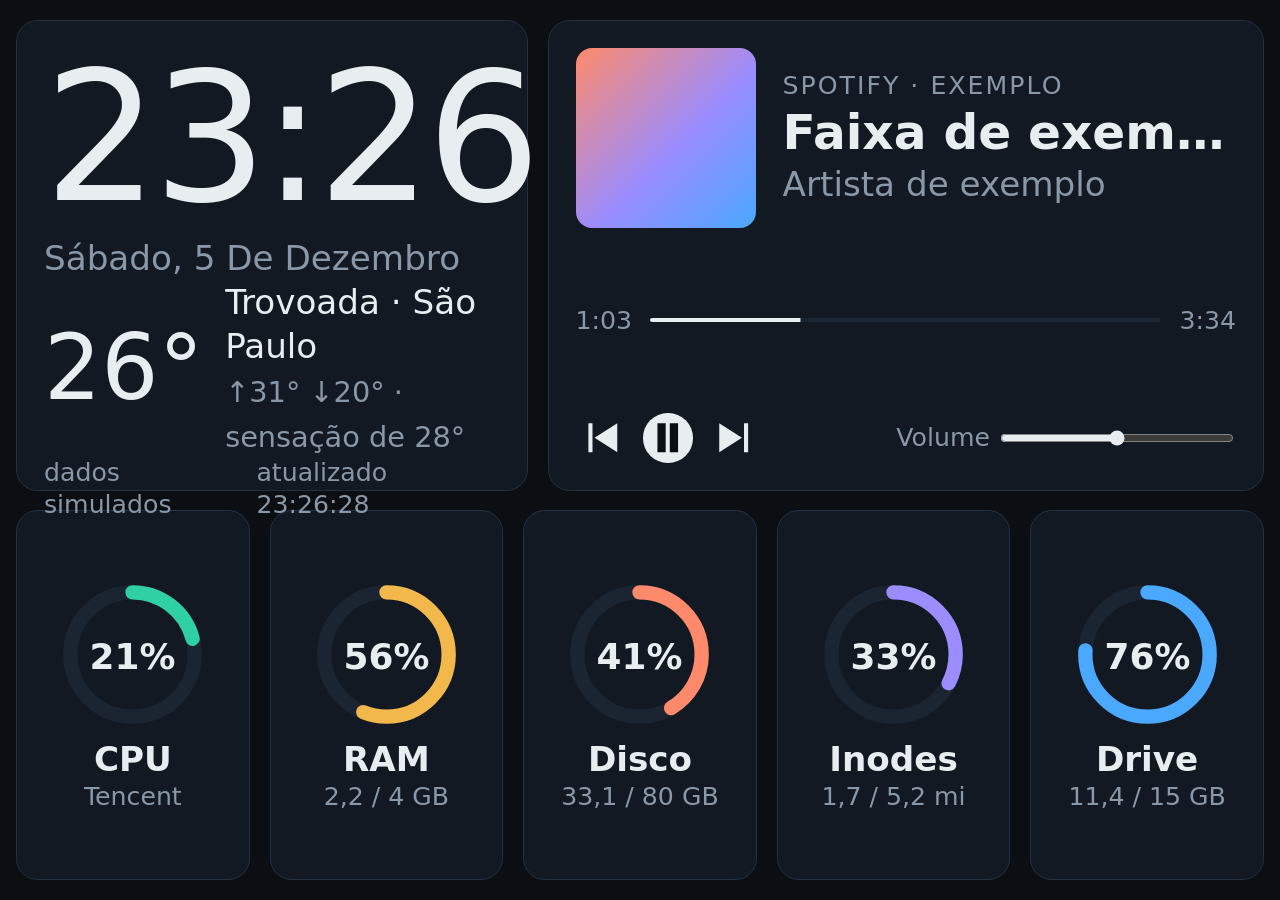
==== painel-teste/index.html @ a991f3ab "painel-teste: tela de teste do painel de mesa com dados simulados Página única sem dependências (rel" ====
<!doctype html><html lang="pt-BR"><meta charset="utf-8"><meta name="viewport" content="width=device-width,initial-scale=1,viewport-fit=cover"><style>:root{padding-block:env(safe-area-inset-top,0px) env(safe-area-inset-bottom,0px)}</style>
<title>Painel Uttopya</title>
<meta name="claude:viewport-fit-sides" content="cover">
<style>
/* Conceito: painel de mesa em paisagem (~800x360 CSS px). Linha de cima: agora + música.
   Linha de baixo: cinco anéis (CPU, RAM, Disco, Inodes, Drive). Tudo em unidades --k
   (1% da altura da tela) para escalar sem media queries. Sem blur, sem sombras grandes. */
:root{
  --bg:#0b0f14; --panel:#121922; --panel-2:#1a2531; --line:#233140;
  --fg:#e8edf2; --muted:#8997a7; --bad:#ff6b6b;
  --cpu:#2fd0a3; --ram:#f2b84b; --disk:#ff8a6b; --inode:#9b8cff; --drive:#4aa8ff;
  --k:1vh;
  color-scheme:dark;
}
*{box-sizing:border-box}
html,body{height:100%;margin:0}
body{
  background:var(--bg); color:var(--fg);
  font:400 calc(var(--k)*3.8)/1.25 system-ui,-apple-system,"Segoe UI",Roboto,sans-serif;
  font-variant-numeric:tabular-nums;
  overflow:hidden; -webkit-tap-highlight-color:transparent;
}
button{font:inherit;color:inherit}
.panel{
  height:100%; display:grid;
  grid-template-columns:5fr 7fr; grid-template-rows:56fr 44fr;
  gap:calc(var(--k)*2.2);
  padding-block:calc(var(--k)*2.2);
  padding-left:max(16px,env(safe-area-inset-left,0px));
  padding-right:max(16px,env(safe-area-inset-right,0px));
}
.card{
  min-width:0; min-height:0; position:relative;
  background:var(--panel); border:1px solid var(--line);
  border-radius:calc(var(--k)*2.4); padding:calc(var(--k)*3);
}

/* Agora */
.now{display:flex;flex-direction:column;justify-content:space-between}
.clock{
  all:unset; cursor:pointer; align-self:flex-start;
  font-size:calc(var(--k)*20); font-weight:300; line-height:1; letter-spacing:-.03em;
}
.clock:focus-visible{outline:2px solid var(--drive);outline-offset:4px;border-radius:6px}
.date{color:var(--muted);text-transform:capitalize;margin-top:calc(var(--k)*1)}
.wx{display:flex;align-items:center;gap:calc(var(--k)*2.4)}
.temp{font-size:calc(var(--k)*10);font-weight:300;line-height:1}
.wxd{line-height:1.3}
.wxd small{color:var(--muted);font-size:max(11px,calc(var(--k)*3.2))}
.meta{display:flex;justify-content:space-between;gap:8px;color:var(--muted);font-size:max(10px,calc(var(--k)*2.8))}
.hud{
  position:absolute; right:calc(var(--k)*2.4); top:calc(var(--k)*2.4);
  background:var(--panel-2); border:1px solid var(--line); border-radius:8px;
  padding:4px 8px; font:500 max(10px,calc(var(--k)*2.8))/1.3 ui-monospace,Menlo,monospace;
}

/* Música */
.music{display:flex;flex-direction:column;justify-content:space-between}
.track{display:flex;gap:calc(var(--k)*3);align-items:center;min-width:0}
.cover{
  flex:none; width:calc(var(--k)*20); height:calc(var(--k)*20); border-radius:calc(var(--k)*1.8);
  background:linear-gradient(135deg,#ff8a6b,#9b8cff 55%,#4aa8ff);
}
.tinfo{min-width:0}
.tsrc{color:var(--muted);font-size:max(10px,calc(var(--k)*2.8));letter-spacing:.08em;text-transform:uppercase}
.ttitle{font-size:calc(var(--k)*5.4);font-weight:650;white-space:nowrap;overflow:hidden;text-overflow:ellipsis}
.tartist{color:var(--muted);white-space:nowrap;overflow:hidden;text-overflow:ellipsis}
.bar{display:flex;align-items:center;gap:calc(var(--k)*2);color:var(--muted);font-size:max(10px,calc(var(--k)*2.8))}
.rail{flex:1;height:4px;border-radius:2px;background:var(--panel-2);overflow:hidden}
.fill{height:100%;width:100%;background:var(--fg);transform-origin:left center;transform:scaleX(0)}
.ctl{display:flex;align-items:center;justify-content:space-between;gap:calc(var(--k)*2)}
.btns{display:flex;align-items:center;gap:calc(var(--k)*2)}
.btn{
  all:unset; cursor:pointer; display:grid; place-items:center;
  min-width:44px; min-height:44px; border-radius:50%;
}
.btn:active{background:var(--panel-2)}
.btn:focus-visible{outline:2px solid var(--drive)}
.btn svg{width:calc(var(--k)*5.5);height:calc(var(--k)*5.5);min-width:18px;min-height:18px;fill:currentColor}
.btn.play{background:var(--fg);color:var(--bg)}
.btn.play:active{background:var(--muted)}
.vol{display:flex;align-items:center;gap:8px;color:var(--muted);font-size:max(10px,calc(var(--k)*2.8))}
.vol input{width:calc(var(--k)*26);accent-color:var(--fg)}

/* Anéis */
.rings{grid-column:1/-1;display:grid;grid-template-columns:repeat(5,1fr);gap:calc(var(--k)*2.2);min-height:0}
.ring{
  min-width:0; min-height:0; display:flex;flex-direction:column;align-items:center;justify-content:center;
  background:var(--panel); border:1px solid var(--line); border-radius:calc(var(--k)*2.4);
  padding:calc(var(--k)*1.6);
}
.ring svg{height:calc(var(--k)*17);width:auto;max-width:100%}
.ring .trk{fill:none;stroke:var(--panel-2);stroke-width:6}
.ring .val{
  fill:none;stroke:var(--c);stroke-width:6;stroke-linecap:round;
  transform:rotate(-90deg);transform-origin:32px 32px;
  transition:stroke-dashoffset .6s ease,stroke .3s;
}
.ring.hot .val{stroke:var(--bad)}
.ring text{fill:var(--fg);font:600 15px system-ui,sans-serif}
.rn{font-weight:600;margin-top:calc(var(--k)*.8)}
.rd{color:var(--muted);font-size:max(10px,calc(var(--k)*2.8));white-space:nowrap;overflow:hidden;text-overflow:ellipsis;max-width:100%}

@media (orientation:portrait){
  :root{--k:.62vw}
  html,body{height:auto}
  body{overflow-x:hidden;overflow-y:auto}
  .panel{height:auto;grid-template-columns:1fr;grid-template-rows:none}
  .now{gap:calc(var(--k)*4)}
  .rings{grid-template-columns:repeat(2,1fr)}
  .ring{padding-block:calc(var(--k)*3)}
  .ring:last-child{grid-column:1/-1}
}
@media (prefers-reduced-motion:reduce){*{transition:none!important}}
</style>

<main class="panel">
  <section class="card now">
    <div>
      <button id="clock" class="clock" type="button" aria-label="Mostrar ou ocultar medidores de teste">--:--</button>
      <div id="date" class="date"></div>
    </div>
    <div class="wx">
      <span class="temp">26°</span>
      <span class="wxd">Trovoada · São Paulo<br><small>↑31° ↓20° · sensação de 28°</small></span>
    </div>
    <div class="meta"><span>dados simulados</span><span id="stale">–</span></div>
    <div id="hud" class="hud" hidden></div>
  </section>

  <section class="card music" aria-label="Música">
    <div class="track">
      <div class="cover" aria-hidden="true"></div>
      <div class="tinfo">
        <div class="tsrc">Spotify · exemplo</div>
        <div id="ttitle" class="ttitle">–</div>
        <div id="tartist" class="tartist">–</div>
      </div>
    </div>
    <div class="bar"><span id="tpos">0:00</span><div class="rail"><div id="fill" class="fill"></div></div><span id="tdur">0:00</span></div>
    <div class="ctl">
      <div class="btns">
        <button id="prev" class="btn" type="button" aria-label="Faixa anterior"><svg viewBox="0 0 24 24"><path d="M6 5h2v14H6zM20 5v14L9 12z"/></svg></button>
        <button id="play" class="btn play" type="button" aria-label="Pausar"><svg viewBox="0 0 24 24"><path id="playicon" d="M7 5h4v14H7zM13 5h4v14h-4z"/></svg></button>
        <button id="next" class="btn" type="button" aria-label="Próxima faixa"><svg viewBox="0 0 24 24"><path d="M16 5h2v14h-2zM4 5l11 7L4 19z"/></svg></button>
      </div>
      <label class="vol">Volume <input id="vol" type="range" min="0" max="100" value="50"></label>
    </div>
  </section>

  <section id="rings" class="rings" aria-label="Recursos do servidor e do Drive"></section>
</main>

<script>
(function(){
'use strict';
/* Contrato do futuro GET /api/state (JSON). Este arquivo não contém nenhum token:
   quando o backend existir, só fetchState() muda. */
var REFRESH_MS = 5000;            /* no painel real: 30000 */
var C = 2*Math.PI*26;
var $ = function(s){ return document.querySelector(s); };
var nf = new Intl.NumberFormat('pt-BR',{maximumFractionDigits:1});

var RINGS = [
  {k:'cpu',    name:'CPU',    color:'var(--cpu)'},
  {k:'ram',    name:'RAM',    color:'var(--ram)'},
  {k:'disk',   name:'Disco',  color:'var(--disk)'},
  {k:'inodes', name:'Inodes', color:'var(--inode)'},
  {k:'drive',  name:'Drive',  color:'var(--drive)'}
];
$('#rings').innerHTML = RINGS.map(function(r){
  return '<div class="ring" id="ring-'+r.k+'" style="--c:'+r.color+'">'+
    '<svg viewBox="0 0 64 64" aria-hidden="true"><circle class="trk" cx="32" cy="32" r="26"/>'+
    '<circle class="val" cx="32" cy="32" r="26" stroke-dasharray="'+C.toFixed(2)+'" stroke-dashoffset="'+C.toFixed(2)+'"/>'+
    '<text x="32" y="33" text-anchor="middle" dominant-baseline="central">–</text></svg>'+
    '<div class="rn">'+r.name+'</div><div class="rd">–</div></div>';
}).join('');

/* ---- dados simulados ---- */
var sim = {cpu:23, ram:2.3, disk:33, inodes:1.7, drive:11.4};
var TOTAL = {ram:4, disk:80, inodes:5.2, drive:15};
function drift(v,min,max,step){ return Math.min(max,Math.max(min,v+(Math.random()-.5)*step)); }
function fetchState(){
  sim.cpu = drift(sim.cpu,4,96,22);
  sim.ram = drift(sim.ram,1.2,3.8,.4);
  sim.disk = drift(sim.disk,30,36,.3);
  sim.inodes = drift(sim.inodes,1.5,2,.02);
  sim.drive = drift(sim.drive,11,12,.02);
  return Promise.resolve({
    at: Date.now(),
    tencent:{
      cpuPct: sim.cpu,
      ram:{used:sim.ram,total:TOTAL.ram},
      disk:{used:sim.disk,total:TOTAL.disk},
      inodes:{used:sim.inodes,total:TOTAL.inodes}
    },
    drive:{used:sim.drive,total:TOTAL.drive}
  });
}

function setRing(k,pct,detail){
  var el = $('#ring-'+k), p = Math.max(0,Math.min(100,pct));
  el.querySelector('.val').style.strokeDashoffset = (C*(1-p/100)).toFixed(2);
  el.classList.toggle('hot', p>=85);
  el.querySelector('text').textContent = Math.round(p)+'%';
  el.querySelector('.rd').textContent = detail;
}
function pct(o){ return o.used/o.total*100; }
function render(s){
  var t = s.tencent;
  setRing('cpu', t.cpuPct, 'Tencent');
  setRing('ram', pct(t.ram), nf.format(t.ram.used)+' / '+nf.format(t.ram.total)+' GB');
  setRing('disk', pct(t.disk), nf.format(t.disk.used)+' / '+nf.format(t.disk.total)+' GB');
  setRing('inodes', pct(t.inodes), nf.format(t.inodes.used)+' / '+nf.format(t.inodes.total)+' mi');
  setRing('drive', pct(s.drive), nf.format(s.drive.used)+' / '+nf.format(s.drive.total)+' GB');
  $('#stale').textContent = 'atualizado '+new Date(s.at).toLocaleTimeString('pt-BR');
}
function refresh(){
  if(document.hidden) return;
  fetchState().then(render).catch(function(){ $('#stale').textContent = 'sem conexão'; });
}

/* ---- relógio e música (simulada) ---- */
var TRACKS = [
  {t:'Faixa de exemplo',a:'Artista de exemplo',d:214},
  {t:'Segunda faixa',a:'Outro artista',d:187},
  {t:'Terceira faixa',a:'Artista três',d:243}
];
var ti = 0, pos = 62, playing = true, last = performance.now(), lastMin = -1;
function fmt(s){ s = Math.floor(s); return Math.floor(s/60)+':'+String(s%60).padStart(2,'0'); }
function renderTrack(){
  var tr = TRACKS[ti];
  $('#ttitle').textContent = tr.t; $('#tartist').textContent = tr.a; $('#tdur').textContent = fmt(tr.d);
}
function renderPlay(){
  $('#playicon').setAttribute('d', playing ? 'M7 5h4v14H7zM13 5h4v14h-4z' : 'M8 5v14l11-7z');
  $('#play').setAttribute('aria-label', playing ? 'Pausar' : 'Tocar');
}
function tick(){
  if(document.hidden) return;
  var now = performance.now();
  if(playing){
    pos += (now-last)/1000;
    if(pos >= TRACKS[ti].d){ ti = (ti+1)%TRACKS.length; pos = 0; renderTrack(); }
  }
  last = now;
  $('#fill').style.transform = 'scaleX('+(pos/TRACKS[ti].d).toFixed(4)+')';
  $('#tpos').textContent = fmt(pos);
  var d = new Date(), m = d.getMinutes();
  if(m !== lastMin){
    lastMin = m;
    $('#clock').textContent = String(d.getHours()).padStart(2,'0')+':'+String(m).padStart(2,'0');
    $('#date').textContent = d.toLocaleDateString('pt-BR',{weekday:'long',day:'numeric',month:'long'});
  }
}
$('#play').addEventListener('click',function(){ playing = !playing; last = performance.now(); renderPlay(); });
$('#next').addEventListener('click',function(){ ti = (ti+1)%TRACKS.length; pos = 0; renderTrack(); });
$('#prev').addEventListener('click',function(){ ti = (ti+TRACKS.length-1)%TRACKS.length; pos = 0; renderTrack(); });

/* ---- medidores de teste (toque no relógio) ---- */
var hud = $('#hud'), hudOn = false, raf = 0, frames = 0, t0 = 0;
function loop(t){
  frames++;
  if(t-t0 >= 1000){
    var mem = performance.memory ? Math.round(performance.memory.usedJSHeapSize/1048576)+' MB heap' : 'heap n/d';
    hud.textContent = Math.round(frames*1000/(t-t0))+' fps · '+mem+' · '+document.getElementsByTagName('*').length+' nós';
    frames = 0; t0 = t;
  }
  raf = requestAnimationFrame(loop);
}
$('#clock').addEventListener('click',function(){
  hudOn = !hudOn; hud.hidden = !hudOn;
  if(hudOn){ frames = 0; t0 = performance.now(); raf = requestAnimationFrame(loop); }
  else cancelAnimationFrame(raf);
});

/* ---- tela sempre acesa (se o navegador permitir) ---- */
var wl = null;
function keepAwake(){
  try{
    if('wakeLock' in navigator && !document.hidden){
      navigator.wakeLock.request('screen').then(function(l){ wl = l; l.addEventListener('release',function(){ wl = null; }); }).catch(function(){});
    }
  }catch(e){}
}
document.addEventListener('visibilitychange',function(){
  if(!document.hidden){ last = performance.now(); keepAwake(); refresh(); tick(); }
});
addEventListener('pointerdown',keepAwake,{once:true});

renderTrack(); renderPlay(); keepAwake(); refresh(); tick();
setInterval(refresh, REFRESH_MS);
setInterval(tick, 1000);
})();
</script>
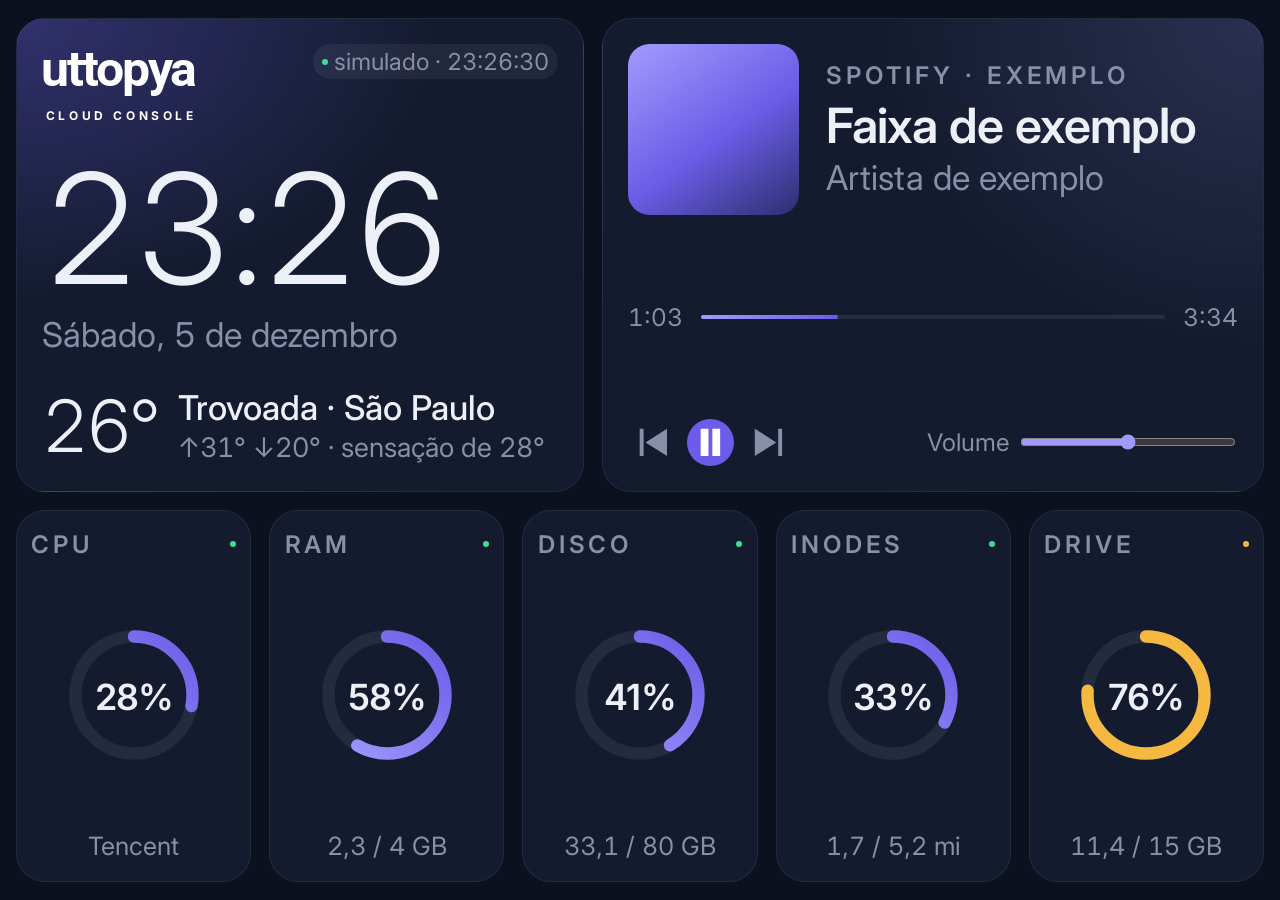
==== commit 45c86017: "painel-teste: visual do Uttopya Cloud Console Navy e roxo do Console, Inter, logotipo em texto (comp" ====
--- a/painel-teste/index.html
+++ b/painel-teste/index.html
@@ -1,104 +1,138 @@
 <!doctype html><html lang="pt-BR"><meta charset="utf-8"><meta name="viewport" content="width=device-width,initial-scale=1,viewport-fit=cover"><style>:root{padding-block:env(safe-area-inset-top,0px) env(safe-area-inset-bottom,0px)}</style>
 <title>Painel Uttopya</title>
 <meta name="claude:viewport-fit-sides" content="cover">
+<link rel="stylesheet" href="https://fonts.googleapis.com/css2?family=Inter:wght@300..700&family=Roboto:wght@700&display=swap">
 <style>
-/* Conceito: painel de mesa em paisagem (~800x360 CSS px). Linha de cima: agora + música.
-   Linha de baixo: cinco anéis (CPU, RAM, Disco, Inodes, Drive). Tudo em unidades --k
-   (1% da altura da tela) para escalar sem media queries. Sem blur, sem sombras grandes. */
+/* Conceito: painel de mesa do Uttopya Cloud Console, em paisagem (~800x360 CSS px).
+   Linha de cima: relógio (com o logotipo) + música. Linha de baixo: cinco anéis.
+   Tokens vêm do style.css/brand.css do Console (roxo, navy, Inter, wordmark em texto).
+   Tudo em unidades --k (1% da altura da tela). Sem blur, sem sombras grandes. */
 :root{
-  --bg:#0b0f14; --panel:#121922; --panel-2:#1a2531; --line:#233140;
-  --fg:#e8edf2; --muted:#8997a7; --bad:#ff6b6b;
-  --cpu:#2fd0a3; --ram:#f2b84b; --disk:#ff8a6b; --inode:#9b8cff; --drive:#4aa8ff;
+  --bg:#0c1120; --card:#141b2f; --card-2:#1b2440; --line:rgba(255,255,255,.07);
+  --ink:#eef0f8; --muted:#8790a9;
+  --purple:#6c5ce7; --lilac:#a29bfe;
+  --good:#3ddc97; --warn:#f5b942; --bad:#ff5d6c;
   --k:1vh;
   color-scheme:dark;
 }
 *{box-sizing:border-box}
 html,body{height:100%;margin:0}
 body{
-  background:var(--bg); color:var(--fg);
-  font:400 calc(var(--k)*3.8)/1.25 system-ui,-apple-system,"Segoe UI",Roboto,sans-serif;
-  font-variant-numeric:tabular-nums;
+  background:var(--bg); color:var(--ink);
+  font:400 calc(var(--k)*3.8)/1.25 Inter,system-ui,-apple-system,"Segoe UI",Roboto,sans-serif;
+  font-variant-numeric:tabular-nums; -webkit-font-smoothing:antialiased;
   overflow:hidden; -webkit-tap-highlight-color:transparent;
 }
 button{font:inherit;color:inherit}
 .panel{
   height:100%; display:grid;
-  grid-template-columns:5fr 7fr; grid-template-rows:56fr 44fr;
-  gap:calc(var(--k)*2.2);
-  padding-block:calc(var(--k)*2.2);
+  grid-template-columns:6fr 7fr; grid-template-rows:56fr 44fr;
+  gap:calc(var(--k)*2);
+  padding-block:calc(var(--k)*2);
   padding-left:max(16px,env(safe-area-inset-left,0px));
   padding-right:max(16px,env(safe-area-inset-right,0px));
 }
 .card{
-  min-width:0; min-height:0; position:relative;
-  background:var(--panel); border:1px solid var(--line);
-  border-radius:calc(var(--k)*2.4); padding:calc(var(--k)*3);
+  min-width:0; min-height:0; position:relative; overflow:hidden;
+  background:var(--card); border:1px solid var(--line);
+  border-radius:calc(var(--k)*3.2); padding:calc(var(--k)*2.8);
+}
+.eyebrow{
+  font-size:max(10px,calc(var(--k)*2.7)); font-weight:600;
+  letter-spacing:.16em; text-transform:uppercase; color:var(--muted);
+}
+
+/* Logotipo em texto, composição do brand.css do Console */
+.brand-copy{
+  --wordmark-size:calc(var(--k)*5.6);
+  display:inline-flex; flex-direction:column; align-items:center; justify-content:center;
+  gap:calc(var(--wordmark-size)*.285714); font-size:var(--wordmark-size); line-height:1; color:#fff;
+}
+.brand-copy>strong{
+  display:block; font:700 1em/1 Roboto,Arial,sans-serif;
+  letter-spacing:-.042857em; text-indent:-.042857em; white-space:nowrap;
+}
+.brand-copy>small{
+  display:block; font-size:.238095em; font-weight:700; line-height:1.2;
+  letter-spacing:.3em; text-indent:.3em; white-space:nowrap;
 }
 
 /* Agora */
-.now{display:flex;flex-direction:column;justify-content:space-between}
+.now{
+  display:flex; flex-direction:column; justify-content:space-between;
+  background:radial-gradient(120% 95% at 0% 0%,rgba(108,92,231,.34),transparent 62%),var(--card);
+}
+.hd{display:flex;justify-content:space-between;align-items:flex-start;gap:8px}
+.chip{
+  display:inline-flex;align-items:center;gap:6px;white-space:nowrap;
+  padding:3px 9px;border-radius:99px;background:rgba(255,255,255,.06);
+  color:var(--muted);font-size:max(10px,calc(var(--k)*2.6));
+}
+.chip .dot{background:var(--good)}
 .clock{
-  all:unset; cursor:pointer; align-self:flex-start;
-  font-size:calc(var(--k)*20); font-weight:300; line-height:1; letter-spacing:-.03em;
-}
-.clock:focus-visible{outline:2px solid var(--drive);outline-offset:4px;border-radius:6px}
-.date{color:var(--muted);text-transform:capitalize;margin-top:calc(var(--k)*1)}
-.wx{display:flex;align-items:center;gap:calc(var(--k)*2.4)}
-.temp{font-size:calc(var(--k)*10);font-weight:300;line-height:1}
-.wxd{line-height:1.3}
-.wxd small{color:var(--muted);font-size:max(11px,calc(var(--k)*3.2))}
-.meta{display:flex;justify-content:space-between;gap:8px;color:var(--muted);font-size:max(10px,calc(var(--k)*2.8))}
+  all:unset; cursor:pointer; display:block;
+  font-size:calc(var(--k)*17); font-weight:300; line-height:1; letter-spacing:-.045em;
+}
+.clock:focus-visible{outline:2px solid var(--lilac);outline-offset:4px;border-radius:6px}
+.date{color:var(--muted);margin-top:calc(var(--k)*1)}
+.wx{display:flex;align-items:center;gap:calc(var(--k)*2.2)}
+.temp{font-size:calc(var(--k)*8);font-weight:300;line-height:1;letter-spacing:-.03em}
+.wxd{line-height:1.3;font-weight:500}
+.wxd small{display:block;color:var(--muted);font-weight:400;font-size:max(11px,calc(var(--k)*3))}
 .hud{
-  position:absolute; right:calc(var(--k)*2.4); top:calc(var(--k)*2.4);
-  background:var(--panel-2); border:1px solid var(--line); border-radius:8px;
-  padding:4px 8px; font:500 max(10px,calc(var(--k)*2.8))/1.3 ui-monospace,Menlo,monospace;
+  position:absolute; right:calc(var(--k)*2.4); bottom:calc(var(--k)*2.4);
+  background:var(--card-2); border:1px solid var(--line); border-radius:8px;
+  padding:3px 8px; font:500 max(10px,calc(var(--k)*2.7))/1.3 ui-monospace,Menlo,monospace; color:var(--lilac);
 }
 
 /* Música */
-.music{display:flex;flex-direction:column;justify-content:space-between}
+.music{
+  display:flex;flex-direction:column;justify-content:space-between;
+  background:radial-gradient(100% 120% at 100% 0%,rgba(162,155,254,.16),transparent 58%),var(--card);
+}
 .track{display:flex;gap:calc(var(--k)*3);align-items:center;min-width:0}
 .cover{
-  flex:none; width:calc(var(--k)*20); height:calc(var(--k)*20); border-radius:calc(var(--k)*1.8);
-  background:linear-gradient(135deg,#ff8a6b,#9b8cff 55%,#4aa8ff);
+  flex:none; width:calc(var(--k)*19); height:calc(var(--k)*19); border-radius:calc(var(--k)*2.4);
+  background:linear-gradient(145deg,var(--lilac),var(--purple) 55%,#2b2f6e);
 }
 .tinfo{min-width:0}
-.tsrc{color:var(--muted);font-size:max(10px,calc(var(--k)*2.8));letter-spacing:.08em;text-transform:uppercase}
-.ttitle{font-size:calc(var(--k)*5.4);font-weight:650;white-space:nowrap;overflow:hidden;text-overflow:ellipsis}
+.ttitle{font-size:calc(var(--k)*5.4);font-weight:600;letter-spacing:-.02em;white-space:nowrap;overflow:hidden;text-overflow:ellipsis;margin-top:calc(var(--k)*.6)}
 .tartist{color:var(--muted);white-space:nowrap;overflow:hidden;text-overflow:ellipsis}
-.bar{display:flex;align-items:center;gap:calc(var(--k)*2);color:var(--muted);font-size:max(10px,calc(var(--k)*2.8))}
-.rail{flex:1;height:4px;border-radius:2px;background:var(--panel-2);overflow:hidden}
-.fill{height:100%;width:100%;background:var(--fg);transform-origin:left center;transform:scaleX(0)}
+.bar{display:flex;align-items:center;gap:calc(var(--k)*2);color:var(--muted);font-size:max(10px,calc(var(--k)*2.7))}
+.rail{flex:1;height:4px;border-radius:2px;background:rgba(255,255,255,.08);overflow:hidden}
+.fill{height:100%;width:100%;background:linear-gradient(90deg,var(--lilac),var(--purple));transform-origin:left center;transform:scaleX(0)}
 .ctl{display:flex;align-items:center;justify-content:space-between;gap:calc(var(--k)*2)}
-.btns{display:flex;align-items:center;gap:calc(var(--k)*2)}
-.btn{
-  all:unset; cursor:pointer; display:grid; place-items:center;
-  min-width:44px; min-height:44px; border-radius:50%;
-}
-.btn:active{background:var(--panel-2)}
-.btn:focus-visible{outline:2px solid var(--drive)}
-.btn svg{width:calc(var(--k)*5.5);height:calc(var(--k)*5.5);min-width:18px;min-height:18px;fill:currentColor}
-.btn.play{background:var(--fg);color:var(--bg)}
-.btn.play:active{background:var(--muted)}
-.vol{display:flex;align-items:center;gap:8px;color:var(--muted);font-size:max(10px,calc(var(--k)*2.8))}
-.vol input{width:calc(var(--k)*26);accent-color:var(--fg)}
+.btns{display:flex;align-items:center;gap:calc(var(--k)*1.4)}
+.btn{all:unset;cursor:pointer;display:grid;place-items:center;min-width:44px;min-height:44px;border-radius:50%;color:var(--muted)}
+.btn:active{background:rgba(255,255,255,.08)}
+.btn:focus-visible{outline:2px solid var(--lilac)}
+.btn svg{width:calc(var(--k)*5.2);height:calc(var(--k)*5.2);min-width:18px;min-height:18px;fill:currentColor}
+.btn.play{background:var(--purple);color:#fff}
+.btn.play:active{background:var(--lilac)}
+.vol{display:flex;align-items:center;gap:8px;color:var(--muted);font-size:max(10px,calc(var(--k)*2.7))}
+.vol input{width:calc(var(--k)*24);accent-color:var(--lilac)}
 
 /* Anéis */
-.rings{grid-column:1/-1;display:grid;grid-template-columns:repeat(5,1fr);gap:calc(var(--k)*2.2);min-height:0}
+.rings{grid-column:1/-1;display:grid;grid-template-columns:repeat(5,1fr);gap:calc(var(--k)*2);min-height:0}
 .ring{
-  min-width:0; min-height:0; display:flex;flex-direction:column;align-items:center;justify-content:center;
-  background:var(--panel); border:1px solid var(--line); border-radius:calc(var(--k)*2.4);
-  padding:calc(var(--k)*1.6);
-}
-.ring svg{height:calc(var(--k)*17);width:auto;max-width:100%}
-.ring .trk{fill:none;stroke:var(--panel-2);stroke-width:6}
+  min-width:0;min-height:0;display:flex;flex-direction:column;align-items:center;justify-content:space-between;
+  background:var(--card);border:1px solid var(--line);border-radius:calc(var(--k)*3.2);
+  padding:calc(var(--k)*2) calc(var(--k)*1.6);
+}
+.rh{display:flex;align-items:center;justify-content:space-between;width:100%;gap:6px}
+.dot{width:6px;height:6px;border-radius:50%;background:var(--good);display:block;flex:none}
+.ring.warn .dot{background:var(--warn)}
+.ring.hot .dot{background:var(--bad)}
+.ring svg{height:calc(var(--k)*16);width:auto;max-width:100%}
+.ring .trk{fill:none;stroke:rgba(255,255,255,.07);stroke-width:5.5}
 .ring .val{
-  fill:none;stroke:var(--c);stroke-width:6;stroke-linecap:round;
+  fill:none;stroke:url(#g);stroke-width:5.5;stroke-linecap:round;
   transform:rotate(-90deg);transform-origin:32px 32px;
-  transition:stroke-dashoffset .6s ease,stroke .3s;
-}
+  transition:stroke-dashoffset .6s ease;
+}
+.ring.warn .val{stroke:var(--warn)}
 .ring.hot .val{stroke:var(--bad)}
-.ring text{fill:var(--fg);font:600 15px system-ui,sans-serif}
-.rn{font-weight:600;margin-top:calc(var(--k)*.8)}
+.ring text{fill:var(--ink);font:600 16px Inter,system-ui,sans-serif;letter-spacing:-.02em}
 .rd{color:var(--muted);font-size:max(10px,calc(var(--k)*2.8));white-space:nowrap;overflow:hidden;text-overflow:ellipsis;max-width:100%}
 
 @media (orientation:portrait){
@@ -107,24 +141,36 @@
   body{overflow-x:hidden;overflow-y:auto}
   .panel{height:auto;grid-template-columns:1fr;grid-template-rows:none}
   .now{gap:calc(var(--k)*4)}
+  .music{gap:calc(var(--k)*3)}
   .rings{grid-template-columns:repeat(2,1fr)}
-  .ring{padding-block:calc(var(--k)*3)}
+  .ring{gap:calc(var(--k)*2);padding-block:calc(var(--k)*3)}
   .ring:last-child{grid-column:1/-1}
 }
 @media (prefers-reduced-motion:reduce){*{transition:none!important}}
 </style>
 
+<svg width="0" height="0" style="position:absolute" aria-hidden="true" focusable="false">
+  <defs>
+    <linearGradient id="g" x1="0" y1="0" x2="1" y2="1">
+      <stop offset="0" stop-color="#a29bfe"/><stop offset="1" stop-color="#6c5ce7"/>
+    </linearGradient>
+  </defs>
+</svg>
+
 <main class="panel">
   <section class="card now">
+    <div class="hd">
+      <span class="brand-copy"><strong>uttopya</strong><small>CLOUD CONSOLE</small></span>
+      <span class="chip"><i class="dot"></i><span id="stale">–</span></span>
+    </div>
     <div>
       <button id="clock" class="clock" type="button" aria-label="Mostrar ou ocultar medidores de teste">--:--</button>
       <div id="date" class="date"></div>
     </div>
     <div class="wx">
       <span class="temp">26°</span>
-      <span class="wxd">Trovoada · São Paulo<br><small>↑31° ↓20° · sensação de 28°</small></span>
-    </div>
-    <div class="meta"><span>dados simulados</span><span id="stale">–</span></div>
+      <span class="wxd">Trovoada · São Paulo<small>↑31° ↓20° · sensação de 28°</small></span>
+    </div>
     <div id="hud" class="hud" hidden></div>
   </section>
 
@@ -132,7 +178,7 @@
     <div class="track">
       <div class="cover" aria-hidden="true"></div>
       <div class="tinfo">
-        <div class="tsrc">Spotify · exemplo</div>
+        <div class="eyebrow">Spotify · exemplo</div>
         <div id="ttitle" class="ttitle">–</div>
         <div id="tartist" class="tartist">–</div>
       </div>
@@ -162,18 +208,19 @@
 var nf = new Intl.NumberFormat('pt-BR',{maximumFractionDigits:1});
 
 var RINGS = [
-  {k:'cpu',    name:'CPU',    color:'var(--cpu)'},
-  {k:'ram',    name:'RAM',    color:'var(--ram)'},
-  {k:'disk',   name:'Disco',  color:'var(--disk)'},
-  {k:'inodes', name:'Inodes', color:'var(--inode)'},
-  {k:'drive',  name:'Drive',  color:'var(--drive)'}
+  {k:'cpu',    name:'CPU'},
+  {k:'ram',    name:'RAM'},
+  {k:'disk',   name:'Disco'},
+  {k:'inodes', name:'Inodes'},
+  {k:'drive',  name:'Drive'}
 ];
 $('#rings').innerHTML = RINGS.map(function(r){
-  return '<div class="ring" id="ring-'+r.k+'" style="--c:'+r.color+'">'+
+  return '<div class="ring" id="ring-'+r.k+'">'+
+    '<div class="rh"><span class="eyebrow">'+r.name+'</span><i class="dot"></i></div>'+
     '<svg viewBox="0 0 64 64" aria-hidden="true"><circle class="trk" cx="32" cy="32" r="26"/>'+
     '<circle class="val" cx="32" cy="32" r="26" stroke-dasharray="'+C.toFixed(2)+'" stroke-dashoffset="'+C.toFixed(2)+'"/>'+
     '<text x="32" y="33" text-anchor="middle" dominant-baseline="central">–</text></svg>'+
-    '<div class="rn">'+r.name+'</div><div class="rd">–</div></div>';
+    '<div class="rd">–</div></div>';
 }).join('');
 
 /* ---- dados simulados ---- */
@@ -202,6 +249,7 @@
   var el = $('#ring-'+k), p = Math.max(0,Math.min(100,pct));
   el.querySelector('.val').style.strokeDashoffset = (C*(1-p/100)).toFixed(2);
   el.classList.toggle('hot', p>=85);
+  el.classList.toggle('warn', p>=70 && p<85);
   el.querySelector('text').textContent = Math.round(p)+'%';
   el.querySelector('.rd').textContent = detail;
 }
@@ -213,7 +261,7 @@
   setRing('disk', pct(t.disk), nf.format(t.disk.used)+' / '+nf.format(t.disk.total)+' GB');
   setRing('inodes', pct(t.inodes), nf.format(t.inodes.used)+' / '+nf.format(t.inodes.total)+' mi');
   setRing('drive', pct(s.drive), nf.format(s.drive.used)+' / '+nf.format(s.drive.total)+' GB');
-  $('#stale').textContent = 'atualizado '+new Date(s.at).toLocaleTimeString('pt-BR');
+  $('#stale').textContent = 'simulado · '+new Date(s.at).toLocaleTimeString('pt-BR');
 }
 function refresh(){
   if(document.hidden) return;
@@ -250,7 +298,8 @@
   if(m !== lastMin){
     lastMin = m;
     $('#clock').textContent = String(d.getHours()).padStart(2,'0')+':'+String(m).padStart(2,'0');
-    $('#date').textContent = d.toLocaleDateString('pt-BR',{weekday:'long',day:'numeric',month:'long'});
+    var ds = d.toLocaleDateString('pt-BR',{weekday:'long',day:'numeric',month:'long'});
+    $('#date').textContent = ds.charAt(0).toUpperCase()+ds.slice(1);
   }
 }
 $('#play').addEventListener('click',function(){ playing = !playing; last = performance.now(); renderPlay(); });
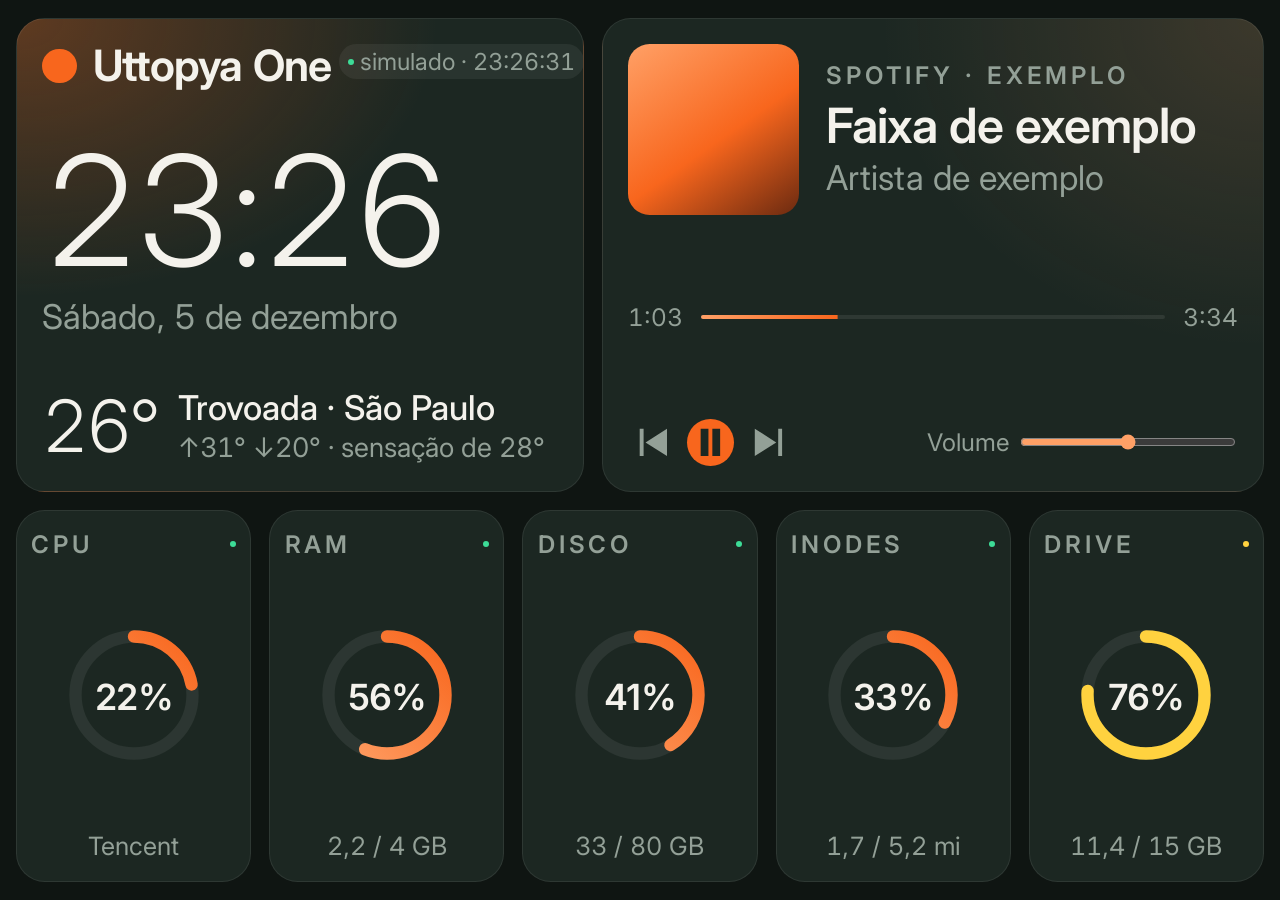
==== commit a0edd565: "painel-teste: identidade do Uttopya One Laranja #f8661d (favicon) e verde-grafite #1c2722 do One no " ====
--- a/painel-teste/index.html
+++ b/painel-teste/index.html
@@ -1,17 +1,17 @@
 <!doctype html><html lang="pt-BR"><meta charset="utf-8"><meta name="viewport" content="width=device-width,initial-scale=1,viewport-fit=cover"><style>:root{padding-block:env(safe-area-inset-top,0px) env(safe-area-inset-bottom,0px)}</style>
 <title>Painel Uttopya</title>
 <meta name="claude:viewport-fit-sides" content="cover">
-<link rel="stylesheet" href="https://fonts.googleapis.com/css2?family=Inter:wght@300..700&family=Roboto:wght@700&display=swap">
+<link rel="stylesheet" href="https://fonts.googleapis.com/css2?family=Inter:wght@300..700&display=swap">
 <style>
-/* Conceito: painel de mesa do Uttopya Cloud Console, em paisagem (~800x360 CSS px).
-   Linha de cima: relógio (com o logotipo) + música. Linha de baixo: cinco anéis.
-   Tokens vêm do style.css/brand.css do Console (roxo, navy, Inter, wordmark em texto).
+/* Conceito: painel de mesa Uttopya One, em paisagem (~800x360 CSS px).
+   Linha de cima: relógio (com a marca) + música. Linha de baixo: cinco anéis.
+   Identidade do One: laranja #f8661d (favicon) e verde-grafite #1c2722 (cor de texto do One).
    Tudo em unidades --k (1% da altura da tela). Sem blur, sem sombras grandes. */
 :root{
-  --bg:#0c1120; --card:#141b2f; --card-2:#1b2440; --line:rgba(255,255,255,.07);
-  --ink:#eef0f8; --muted:#8790a9;
-  --purple:#6c5ce7; --lilac:#a29bfe;
-  --good:#3ddc97; --warn:#f5b942; --bad:#ff5d6c;
+  --bg:#0f1512; --card:#1c2722; --card-2:#26332c; --line:rgba(250,249,246,.08);
+  --ink:#f4f2ec; --muted:#93a097;
+  --accent:#f8661d; --accent-hi:#ffa066; --on-accent:#1c2722;
+  --good:#3ddc97; --warn:#ffd23f; --bad:#ff4d6a;
   --k:1vh;
   color-scheme:dark;
 }
@@ -42,25 +42,17 @@
   letter-spacing:.16em; text-transform:uppercase; color:var(--muted);
 }
 
-/* Logotipo em texto, composição do brand.css do Console */
-.brand-copy{
-  --wordmark-size:calc(var(--k)*5.6);
-  display:inline-flex; flex-direction:column; align-items:center; justify-content:center;
-  gap:calc(var(--wordmark-size)*.285714); font-size:var(--wordmark-size); line-height:1; color:#fff;
-}
-.brand-copy>strong{
-  display:block; font:700 1em/1 Roboto,Arial,sans-serif;
-  letter-spacing:-.042857em; text-indent:-.042857em; white-space:nowrap;
-}
-.brand-copy>small{
-  display:block; font-size:.238095em; font-weight:700; line-height:1.2;
-  letter-spacing:.3em; text-indent:.3em; white-space:nowrap;
-}
+/* Marca: círculo sólido laranja (o favicon do One) + nome em texto. O logotipo oficial é imagem e não foi redesenhado. */
+.mark{
+  display:inline-flex; align-items:center; gap:calc(var(--k)*1.8);
+  font-size:calc(var(--k)*4.8); font-weight:650; letter-spacing:-.025em; line-height:1; white-space:nowrap;
+}
+.logo-dot{width:.8em;height:.8em;border-radius:50%;background:var(--accent);display:block;flex:none}
 
 /* Agora */
 .now{
   display:flex; flex-direction:column; justify-content:space-between;
-  background:radial-gradient(120% 95% at 0% 0%,rgba(108,92,231,.34),transparent 62%),var(--card);
+  background:radial-gradient(120% 95% at 0% 0%,rgba(248,102,29,.30),transparent 62%),var(--card);
 }
 .hd{display:flex;justify-content:space-between;align-items:flex-start;gap:8px}
 .chip{
@@ -73,7 +65,7 @@
   all:unset; cursor:pointer; display:block;
   font-size:calc(var(--k)*17); font-weight:300; line-height:1; letter-spacing:-.045em;
 }
-.clock:focus-visible{outline:2px solid var(--lilac);outline-offset:4px;border-radius:6px}
+.clock:focus-visible{outline:2px solid var(--accent-hi);outline-offset:4px;border-radius:6px}
 .date{color:var(--muted);margin-top:calc(var(--k)*1)}
 .wx{display:flex;align-items:center;gap:calc(var(--k)*2.2)}
 .temp{font-size:calc(var(--k)*8);font-weight:300;line-height:1;letter-spacing:-.03em}
@@ -82,35 +74,35 @@
 .hud{
   position:absolute; right:calc(var(--k)*2.4); bottom:calc(var(--k)*2.4);
   background:var(--card-2); border:1px solid var(--line); border-radius:8px;
-  padding:3px 8px; font:500 max(10px,calc(var(--k)*2.7))/1.3 ui-monospace,Menlo,monospace; color:var(--lilac);
+  padding:3px 8px; font:500 max(10px,calc(var(--k)*2.7))/1.3 ui-monospace,Menlo,monospace; color:var(--accent-hi);
 }
 
 /* Música */
 .music{
   display:flex;flex-direction:column;justify-content:space-between;
-  background:radial-gradient(100% 120% at 100% 0%,rgba(162,155,254,.16),transparent 58%),var(--card);
+  background:radial-gradient(100% 120% at 100% 0%,rgba(255,160,102,.14),transparent 58%),var(--card);
 }
 .track{display:flex;gap:calc(var(--k)*3);align-items:center;min-width:0}
 .cover{
   flex:none; width:calc(var(--k)*19); height:calc(var(--k)*19); border-radius:calc(var(--k)*2.4);
-  background:linear-gradient(145deg,var(--lilac),var(--purple) 55%,#2b2f6e);
+  background:linear-gradient(145deg,var(--accent-hi),var(--accent) 55%,#6b2a10);
 }
 .tinfo{min-width:0}
 .ttitle{font-size:calc(var(--k)*5.4);font-weight:600;letter-spacing:-.02em;white-space:nowrap;overflow:hidden;text-overflow:ellipsis;margin-top:calc(var(--k)*.6)}
 .tartist{color:var(--muted);white-space:nowrap;overflow:hidden;text-overflow:ellipsis}
 .bar{display:flex;align-items:center;gap:calc(var(--k)*2);color:var(--muted);font-size:max(10px,calc(var(--k)*2.7))}
 .rail{flex:1;height:4px;border-radius:2px;background:rgba(255,255,255,.08);overflow:hidden}
-.fill{height:100%;width:100%;background:linear-gradient(90deg,var(--lilac),var(--purple));transform-origin:left center;transform:scaleX(0)}
+.fill{height:100%;width:100%;background:linear-gradient(90deg,var(--accent-hi),var(--accent));transform-origin:left center;transform:scaleX(0)}
 .ctl{display:flex;align-items:center;justify-content:space-between;gap:calc(var(--k)*2)}
 .btns{display:flex;align-items:center;gap:calc(var(--k)*1.4)}
 .btn{all:unset;cursor:pointer;display:grid;place-items:center;min-width:44px;min-height:44px;border-radius:50%;color:var(--muted)}
 .btn:active{background:rgba(255,255,255,.08)}
-.btn:focus-visible{outline:2px solid var(--lilac)}
+.btn:focus-visible{outline:2px solid var(--accent-hi)}
 .btn svg{width:calc(var(--k)*5.2);height:calc(var(--k)*5.2);min-width:18px;min-height:18px;fill:currentColor}
-.btn.play{background:var(--purple);color:#fff}
-.btn.play:active{background:var(--lilac)}
+.btn.play{background:var(--accent);color:var(--on-accent)}
+.btn.play:active{background:var(--accent-hi)}
 .vol{display:flex;align-items:center;gap:8px;color:var(--muted);font-size:max(10px,calc(var(--k)*2.7))}
-.vol input{width:calc(var(--k)*24);accent-color:var(--lilac)}
+.vol input{width:calc(var(--k)*24);accent-color:var(--accent-hi)}
 
 /* Anéis */
 .rings{grid-column:1/-1;display:grid;grid-template-columns:repeat(5,1fr);gap:calc(var(--k)*2);min-height:0}
@@ -152,7 +144,7 @@
 <svg width="0" height="0" style="position:absolute" aria-hidden="true" focusable="false">
   <defs>
     <linearGradient id="g" x1="0" y1="0" x2="1" y2="1">
-      <stop offset="0" stop-color="#a29bfe"/><stop offset="1" stop-color="#6c5ce7"/>
+      <stop offset="0" stop-color="#ffa066"/><stop offset="1" stop-color="#f8661d"/>
     </linearGradient>
   </defs>
 </svg>
@@ -160,7 +152,7 @@
 <main class="panel">
   <section class="card now">
     <div class="hd">
-      <span class="brand-copy"><strong>uttopya</strong><small>CLOUD CONSOLE</small></span>
+      <span class="mark"><i class="logo-dot"></i>Uttopya One</span>
       <span class="chip"><i class="dot"></i><span id="stale">–</span></span>
     </div>
     <div>
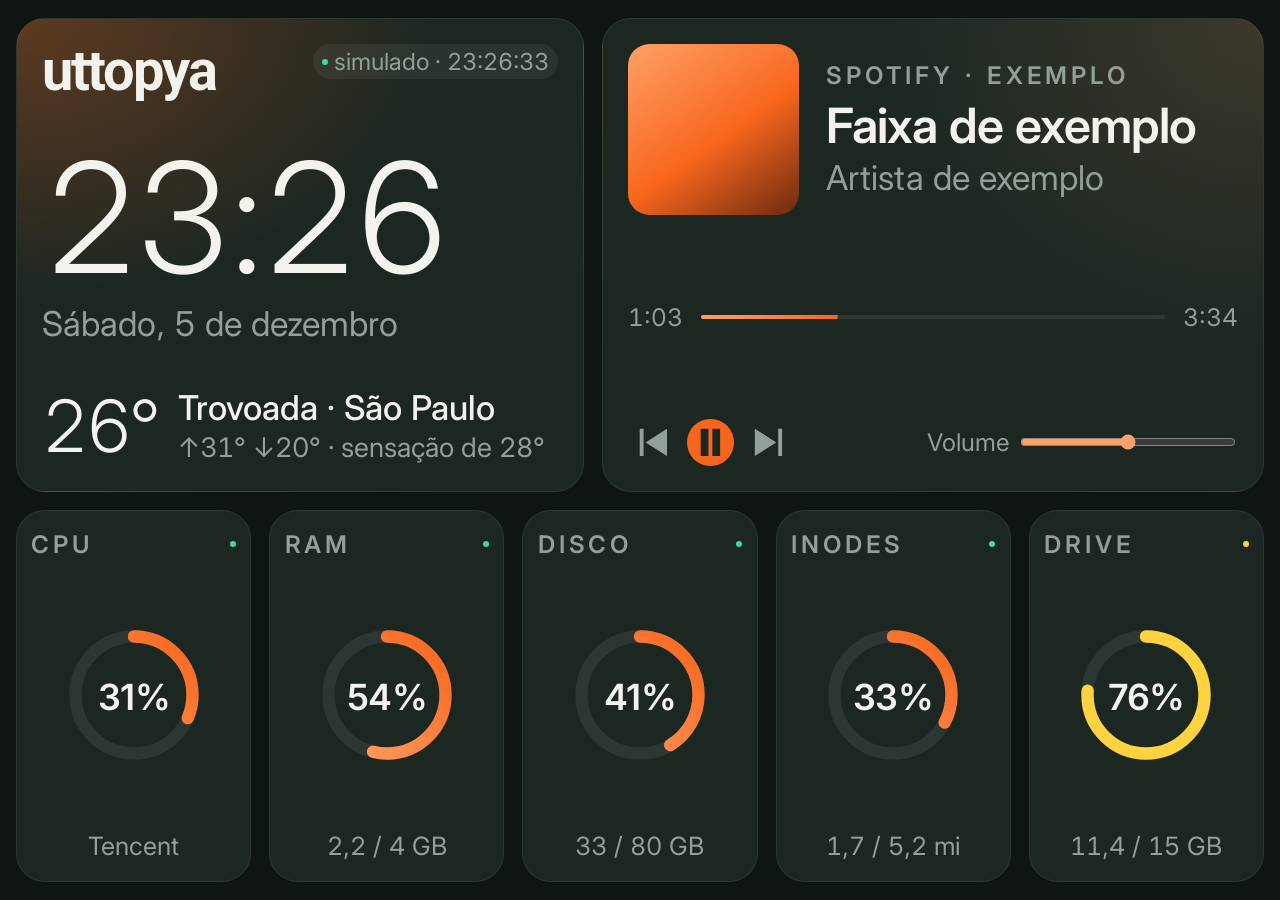
==== commit bdcb3c38: "painel-teste: logotipo uttopya em Roboto 700 minúsculo Co-Authored-By: Claude Sonnet 5.5 <noreply@an" ====
--- a/painel-teste/index.html
+++ b/painel-teste/index.html
@@ -1,10 +1,10 @@
 <!doctype html><html lang="pt-BR"><meta charset="utf-8"><meta name="viewport" content="width=device-width,initial-scale=1,viewport-fit=cover"><style>:root{padding-block:env(safe-area-inset-top,0px) env(safe-area-inset-bottom,0px)}</style>
 <title>Painel Uttopya</title>
 <meta name="claude:viewport-fit-sides" content="cover">
-<link rel="stylesheet" href="https://fonts.googleapis.com/css2?family=Inter:wght@300..700&display=swap">
+<link rel="stylesheet" href="https://fonts.googleapis.com/css2?family=Inter:wght@300..700&family=Roboto:wght@700&display=swap">
 <style>
 /* Conceito: painel de mesa Uttopya One, em paisagem (~800x360 CSS px).
-   Linha de cima: relógio (com a marca) + música. Linha de baixo: cinco anéis.
+   Linha de cima: relógio (com o logotipo uttopya) + música. Linha de baixo: cinco anéis.
    Identidade do One: laranja #f8661d (favicon) e verde-grafite #1c2722 (cor de texto do One).
    Tudo em unidades --k (1% da altura da tela). Sem blur, sem sombras grandes. */
 :root{
@@ -42,12 +42,11 @@
   letter-spacing:.16em; text-transform:uppercase; color:var(--muted);
 }
 
-/* Marca: círculo sólido laranja (o favicon do One) + nome em texto. O logotipo oficial é imagem e não foi redesenhado. */
-.mark{
-  display:inline-flex; align-items:center; gap:calc(var(--k)*1.8);
-  font-size:calc(var(--k)*4.8); font-weight:650; letter-spacing:-.025em; line-height:1; white-space:nowrap;
-}
-.logo-dot{width:.8em;height:.8em;border-radius:50%;background:var(--accent);display:block;flex:none}
+/* Logotipo Uttopya: "uttopya" em minúsculas, Roboto 700 (espaçamento do brand.css). */
+.logo{
+  font:700 calc(var(--k)*6.2)/1 Roboto,Arial,sans-serif;
+  letter-spacing:-.042857em; white-space:nowrap; color:var(--ink);
+}
 
 /* Agora */
 .now{
@@ -152,7 +151,7 @@
 <main class="panel">
   <section class="card now">
     <div class="hd">
-      <span class="mark"><i class="logo-dot"></i>Uttopya One</span>
+      <span class="logo" role="img" aria-label="Uttopya">uttopya</span>
       <span class="chip"><i class="dot"></i><span id="stale">–</span></span>
     </div>
     <div>
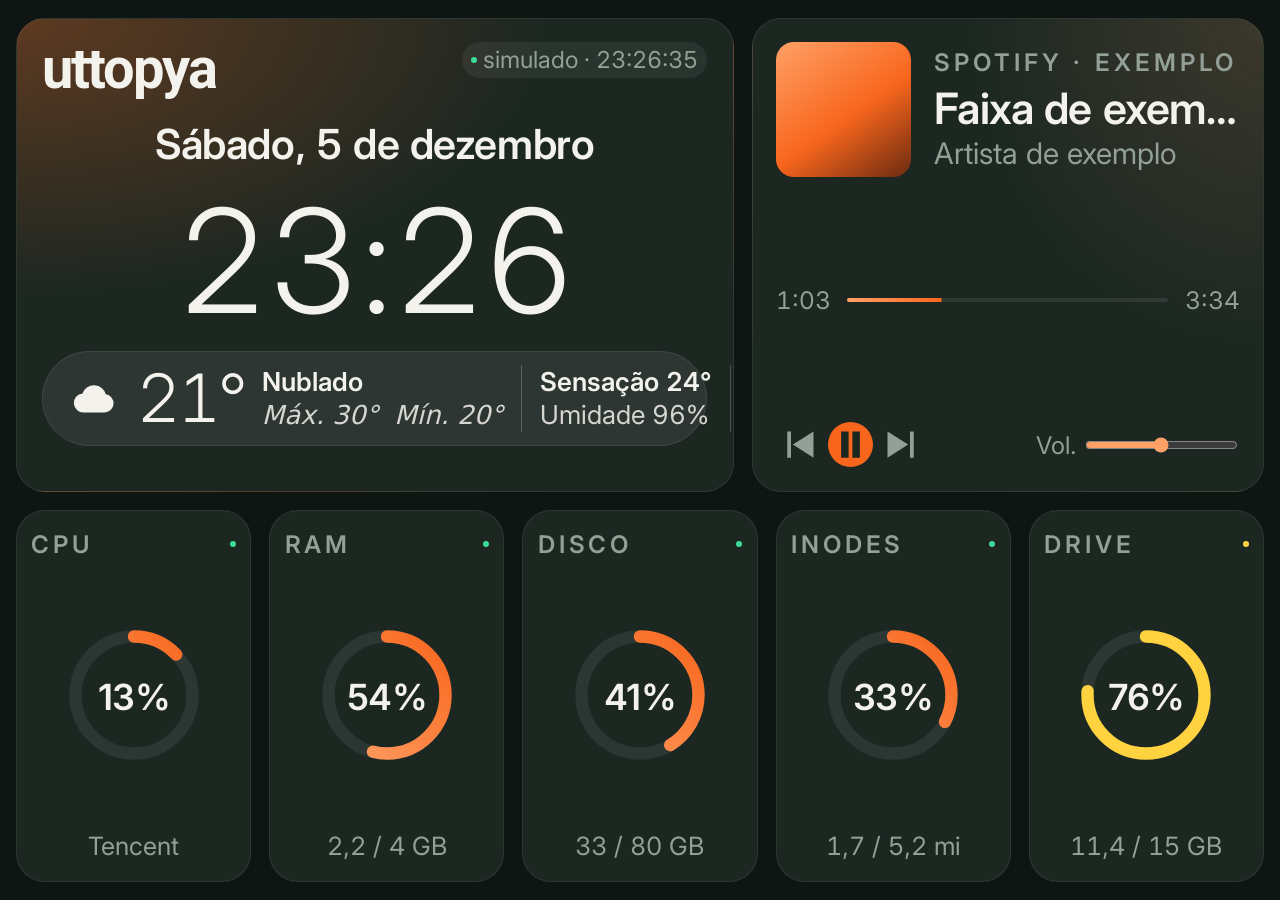
==== commit cfbebd64: "painel-teste: card de hora e clima no padrão do Uttopya TV Data centralizada, relógio grande e fino " ====
--- a/painel-teste/index.html
+++ b/painel-teste/index.html
@@ -4,9 +4,10 @@
 <link rel="stylesheet" href="https://fonts.googleapis.com/css2?family=Inter:wght@300..700&family=Roboto:wght@700&display=swap">
 <style>
 /* Conceito: painel de mesa Uttopya One, em paisagem (~800x360 CSS px).
-   Linha de cima: relógio (com o logotipo uttopya) + música. Linha de baixo: cinco anéis.
+   Linha de cima: card de hora e clima no padrão do Uttopya TV (data, relógio, pílula de clima)
+   + música compacta. Linha de baixo: cinco anéis.
    Identidade do One: laranja #f8661d (favicon) e verde-grafite #1c2722 (cor de texto do One).
-   Tudo em unidades --k (1% da altura da tela). Sem blur, sem sombras grandes. */
+   Logotipo: "uttopya" em minúsculas, Roboto 700. Tudo em unidades --k (1% da altura da tela). */
 :root{
   --bg:#0f1512; --card:#1c2722; --card-2:#26332c; --line:rgba(250,249,246,.08);
   --ink:#f4f2ec; --muted:#93a097;
@@ -26,7 +27,7 @@
 button{font:inherit;color:inherit}
 .panel{
   height:100%; display:grid;
-  grid-template-columns:6fr 7fr; grid-template-rows:56fr 44fr;
+  grid-template-columns:7fr 5fr; grid-template-rows:56fr 44fr;
   gap:calc(var(--k)*2);
   padding-block:calc(var(--k)*2);
   padding-left:max(16px,env(safe-area-inset-left,0px));
@@ -42,66 +43,76 @@
   letter-spacing:.16em; text-transform:uppercase; color:var(--muted);
 }
 
-/* Logotipo Uttopya: "uttopya" em minúsculas, Roboto 700 (espaçamento do brand.css). */
+/* Hora e clima, no padrão do Uttopya TV */
+.now{
+  display:flex; flex-direction:column; align-items:center; justify-content:center; text-align:center;
+  gap:calc(var(--k)*2); padding-top:calc(var(--k)*9);
+  background:radial-gradient(120% 95% at 0% 0%,rgba(248,102,29,.30),transparent 62%),var(--card);
+}
 .logo{
+  position:absolute; left:calc(var(--k)*2.8); top:calc(var(--k)*2.6);
   font:700 calc(var(--k)*6.2)/1 Roboto,Arial,sans-serif;
   letter-spacing:-.042857em; white-space:nowrap; color:var(--ink);
 }
-
-/* Agora */
-.now{
-  display:flex; flex-direction:column; justify-content:space-between;
-  background:radial-gradient(120% 95% at 0% 0%,rgba(248,102,29,.30),transparent 62%),var(--card);
-}
-.hd{display:flex;justify-content:space-between;align-items:flex-start;gap:8px}
 .chip{
+  position:absolute; right:calc(var(--k)*2.8); top:calc(var(--k)*2.6);
   display:inline-flex;align-items:center;gap:6px;white-space:nowrap;
   padding:3px 9px;border-radius:99px;background:rgba(255,255,255,.06);
   color:var(--muted);font-size:max(10px,calc(var(--k)*2.6));
 }
-.chip .dot{background:var(--good)}
+.dot{width:6px;height:6px;border-radius:50%;background:var(--good);display:block;flex:none}
+.date{font-size:calc(var(--k)*4.6);font-weight:600;letter-spacing:-.01em}
 .clock{
   all:unset; cursor:pointer; display:block;
-  font-size:calc(var(--k)*17); font-weight:300; line-height:1; letter-spacing:-.045em;
+  font-size:calc(var(--k)*16); font-weight:300; line-height:1; letter-spacing:-.02em;
 }
 .clock:focus-visible{outline:2px solid var(--accent-hi);outline-offset:4px;border-radius:6px}
-.date{color:var(--muted);margin-top:calc(var(--k)*1)}
-.wx{display:flex;align-items:center;gap:calc(var(--k)*2.2)}
-.temp{font-size:calc(var(--k)*8);font-weight:300;line-height:1;letter-spacing:-.03em}
-.wxd{line-height:1.3;font-weight:500}
-.wxd small{display:block;color:var(--muted);font-weight:400;font-size:max(11px,calc(var(--k)*3))}
+.wx{
+  display:inline-flex; align-items:center; gap:calc(var(--k)*2);
+  max-width:100%; padding:calc(var(--k)*1.5) calc(var(--k)*3);
+  border-radius:999px; background:rgba(244,242,236,.08); border:1px solid var(--line);
+  text-align:left; font-size:max(10.5px,calc(var(--k)*2.9)); line-height:1.25;
+}
+.wxi{width:calc(var(--k)*5.4);height:calc(var(--k)*5.4);min-width:16px;min-height:16px;fill:currentColor;flex:none}
+.wxt{font-size:calc(var(--k)*7.4);font-weight:300;line-height:1;letter-spacing:-.03em}
+.wxg{display:flex;flex-direction:column;white-space:nowrap}
+.wxg b{font-weight:600}
+.wxg span{display:flex;gap:.6em;opacity:.85}
+.sep{width:1px;align-self:stretch;background:rgba(244,242,236,.22);flex:none}
 .hud{
-  position:absolute; right:calc(var(--k)*2.4); bottom:calc(var(--k)*2.4);
+  position:absolute; right:calc(var(--k)*2.8); top:calc(var(--k)*9);
   background:var(--card-2); border:1px solid var(--line); border-radius:8px;
-  padding:3px 8px; font:500 max(10px,calc(var(--k)*2.7))/1.3 ui-monospace,Menlo,monospace; color:var(--accent-hi);
-}
-
-/* Música */
+  padding:3px 8px; white-space:pre; text-align:right;
+  font:500 max(10px,calc(var(--k)*2.7))/1.3 ui-monospace,Menlo,monospace; color:var(--accent-hi);
+}
+
+/* Música (compacta) */
 .music{
   display:flex;flex-direction:column;justify-content:space-between;
+  padding:calc(var(--k)*2.6);
   background:radial-gradient(100% 120% at 100% 0%,rgba(255,160,102,.14),transparent 58%),var(--card);
 }
-.track{display:flex;gap:calc(var(--k)*3);align-items:center;min-width:0}
+.track{display:flex;gap:calc(var(--k)*2.6);align-items:center;min-width:0}
 .cover{
-  flex:none; width:calc(var(--k)*19); height:calc(var(--k)*19); border-radius:calc(var(--k)*2.4);
+  flex:none; width:calc(var(--k)*15); height:calc(var(--k)*15); border-radius:calc(var(--k)*2);
   background:linear-gradient(145deg,var(--accent-hi),var(--accent) 55%,#6b2a10);
 }
 .tinfo{min-width:0}
-.ttitle{font-size:calc(var(--k)*5.4);font-weight:600;letter-spacing:-.02em;white-space:nowrap;overflow:hidden;text-overflow:ellipsis;margin-top:calc(var(--k)*.6)}
-.tartist{color:var(--muted);white-space:nowrap;overflow:hidden;text-overflow:ellipsis}
-.bar{display:flex;align-items:center;gap:calc(var(--k)*2);color:var(--muted);font-size:max(10px,calc(var(--k)*2.7))}
+.ttitle{font-size:calc(var(--k)*4.8);font-weight:600;letter-spacing:-.02em;white-space:nowrap;overflow:hidden;text-overflow:ellipsis;margin-top:calc(var(--k)*.4)}
+.tartist{color:var(--muted);white-space:nowrap;overflow:hidden;text-overflow:ellipsis;font-size:max(11px,calc(var(--k)*3.3))}
+.bar{display:flex;align-items:center;gap:calc(var(--k)*1.8);color:var(--muted);font-size:max(10px,calc(var(--k)*2.7))}
 .rail{flex:1;height:4px;border-radius:2px;background:rgba(255,255,255,.08);overflow:hidden}
 .fill{height:100%;width:100%;background:linear-gradient(90deg,var(--accent-hi),var(--accent));transform-origin:left center;transform:scaleX(0)}
-.ctl{display:flex;align-items:center;justify-content:space-between;gap:calc(var(--k)*2)}
-.btns{display:flex;align-items:center;gap:calc(var(--k)*1.4)}
+.ctl{display:flex;align-items:center;justify-content:space-between;gap:calc(var(--k)*1.6)}
+.btns{display:flex;align-items:center;gap:calc(var(--k)*.8)}
 .btn{all:unset;cursor:pointer;display:grid;place-items:center;min-width:44px;min-height:44px;border-radius:50%;color:var(--muted)}
 .btn:active{background:rgba(255,255,255,.08)}
 .btn:focus-visible{outline:2px solid var(--accent-hi)}
-.btn svg{width:calc(var(--k)*5.2);height:calc(var(--k)*5.2);min-width:18px;min-height:18px;fill:currentColor}
+.btn svg{width:calc(var(--k)*5);height:calc(var(--k)*5);min-width:18px;min-height:18px;fill:currentColor}
 .btn.play{background:var(--accent);color:var(--on-accent)}
 .btn.play:active{background:var(--accent-hi)}
-.vol{display:flex;align-items:center;gap:8px;color:var(--muted);font-size:max(10px,calc(var(--k)*2.7))}
-.vol input{width:calc(var(--k)*24);accent-color:var(--accent-hi)}
+.vol{display:flex;align-items:center;gap:6px;color:var(--muted);font-size:max(10px,calc(var(--k)*2.7));min-width:0}
+.vol input{width:calc(var(--k)*17);min-width:50px;accent-color:var(--accent-hi)}
 
 /* Anéis */
 .rings{grid-column:1/-1;display:grid;grid-template-columns:repeat(5,1fr);gap:calc(var(--k)*2);min-height:0}
@@ -111,7 +122,6 @@
   padding:calc(var(--k)*2) calc(var(--k)*1.6);
 }
 .rh{display:flex;align-items:center;justify-content:space-between;width:100%;gap:6px}
-.dot{width:6px;height:6px;border-radius:50%;background:var(--good);display:block;flex:none}
 .ring.warn .dot{background:var(--warn)}
 .ring.hot .dot{background:var(--bad)}
 .ring svg{height:calc(var(--k)*16);width:auto;max-width:100%}
@@ -131,7 +141,9 @@
   html,body{height:auto}
   body{overflow-x:hidden;overflow-y:auto}
   .panel{height:auto;grid-template-columns:1fr;grid-template-rows:none}
-  .now{gap:calc(var(--k)*4)}
+  .now{padding-top:calc(var(--k)*16);gap:calc(var(--k)*3)}
+  .wx{flex-wrap:wrap;justify-content:center;border-radius:calc(var(--k)*6);row-gap:calc(var(--k)*2)}
+  .sep{display:none}
   .music{gap:calc(var(--k)*3)}
   .rings{grid-template-columns:repeat(2,1fr)}
   .ring{gap:calc(var(--k)*2);padding-block:calc(var(--k)*3)}
@@ -150,17 +162,18 @@
 
 <main class="panel">
   <section class="card now">
-    <div class="hd">
-      <span class="logo" role="img" aria-label="Uttopya">uttopya</span>
-      <span class="chip"><i class="dot"></i><span id="stale">–</span></span>
-    </div>
-    <div>
-      <button id="clock" class="clock" type="button" aria-label="Mostrar ou ocultar medidores de teste">--:--</button>
-      <div id="date" class="date"></div>
-    </div>
-    <div class="wx">
-      <span class="temp">26°</span>
-      <span class="wxd">Trovoada · São Paulo<small>↑31° ↓20° · sensação de 28°</small></span>
+    <span class="logo" role="img" aria-label="Uttopya">uttopya</span>
+    <span class="chip"><i class="dot"></i><span id="stale">–</span></span>
+    <div id="date" class="date"></div>
+    <button id="clock" class="clock" type="button" aria-label="Mostrar ou ocultar medidores de teste">--:--</button>
+    <div class="wx" aria-label="Clima">
+      <svg id="wxi" class="wxi" viewBox="0 0 24 24" aria-hidden="true"></svg>
+      <span id="wxt" class="wxt">–</span>
+      <span class="wxg"><b id="wxd">–</b><span><i id="wxmax">–</i><i id="wxmin">–</i></span></span>
+      <i class="sep"></i>
+      <span class="wxg"><b id="wxf">–</b><span id="wxh">–</span></span>
+      <i class="sep"></i>
+      <span class="wxg"><b id="wxc">–</b><span id="wxv">–</span></span>
     </div>
     <div id="hud" class="hud" hidden></div>
   </section>
@@ -181,7 +194,7 @@
         <button id="play" class="btn play" type="button" aria-label="Pausar"><svg viewBox="0 0 24 24"><path id="playicon" d="M7 5h4v14H7zM13 5h4v14h-4z"/></svg></button>
         <button id="next" class="btn" type="button" aria-label="Próxima faixa"><svg viewBox="0 0 24 24"><path d="M16 5h2v14h-2zM4 5l11 7L4 19z"/></svg></button>
       </div>
-      <label class="vol">Volume <input id="vol" type="range" min="0" max="100" value="50"></label>
+      <label class="vol">Vol. <input id="vol" type="range" min="0" max="100" value="50"></label>
     </div>
   </section>
 
@@ -214,7 +227,15 @@
     '<div class="rd">–</div></div>';
 }).join('');
 
-/* ---- dados simulados ---- */
+/* ---- ícones de clima (24x24, preenchidos) ---- */
+var WX_ICONS = {
+  cloud:'<path d="M7 19h10a4.5 4.5 0 0 0 .7-8.95A6 6 0 0 0 6.2 9.6 4.7 4.7 0 0 0 7 19z"/>',
+  sun:'<circle cx="12" cy="12" r="4.2"/><path d="M11 2h2v3h-2zM11 19h2v3h-2zM2 11h3v2H2zM19 11h3v2h-3zM4.9 6.3l1.4-1.4 2.1 2.1-1.4 1.4zM15.6 17l1.4-1.4 2.1 2.1-1.4 1.4zM4.9 17.7l2.1-2.1 1.4 1.4-2.1 2.1zM15.6 7l2.1-2.1 1.4 1.4L17 8.4z"/>',
+  rain:'<path d="M7 15h10a4.5 4.5 0 0 0 .7-8.95A6 6 0 0 0 6.2 5.6 4.7 4.7 0 0 0 7 15z"/><path d="M7 17l-1 3h1.6l1-3zM11.5 17l-1 3h1.6l1-3zM16 17l-1 3h1.6l1-3z"/>',
+  storm:'<path d="M7 15h10a4.5 4.5 0 0 0 .7-8.95A6 6 0 0 0 6.2 5.6 4.7 4.7 0 0 0 7 15z"/><path d="M12.8 14l-3 4.6h2.4L11 22l3.8-5.2h-2.5z"/>'
+};
+
+/* ---- dados simulados (clima copiado do Uttopya TV, só como exemplo) ---- */
 var sim = {cpu:23, ram:2.3, disk:33, inodes:1.7, drive:11.4};
 var TOTAL = {ram:4, disk:80, inodes:5.2, drive:15};
 function drift(v,min,max,step){ return Math.min(max,Math.max(min,v+(Math.random()-.5)*step)); }
@@ -226,6 +247,7 @@
   sim.drive = drift(sim.drive,11,12,.02);
   return Promise.resolve({
     at: Date.now(),
+    weather:{icon:'cloud',temp:21,desc:'Nublado',max:30,min:20,feels:24,humidity:96,rainPct:100,windKmh:7},
     tencent:{
       cpuPct: sim.cpu,
       ram:{used:sim.ram,total:TOTAL.ram},
@@ -245,8 +267,20 @@
   el.querySelector('.rd').textContent = detail;
 }
 function pct(o){ return o.used/o.total*100; }
+function renderWeather(w){
+  $('#wxi').innerHTML = WX_ICONS[w.icon] || WX_ICONS.cloud;
+  $('#wxt').textContent = Math.round(w.temp)+'°';
+  $('#wxd').textContent = w.desc;
+  $('#wxmax').textContent = 'Máx. '+Math.round(w.max)+'°';
+  $('#wxmin').textContent = 'Mín. '+Math.round(w.min)+'°';
+  $('#wxf').textContent = 'Sensação '+Math.round(w.feels)+'°';
+  $('#wxh').textContent = 'Umidade '+Math.round(w.humidity)+'%';
+  $('#wxc').textContent = 'Chuva '+Math.round(w.rainPct)+'%';
+  $('#wxv').textContent = 'Vento '+Math.round(w.windKmh)+' km/h';
+}
 function render(s){
   var t = s.tencent;
+  renderWeather(s.weather);
   setRing('cpu', t.cpuPct, 'Tencent');
   setRing('ram', pct(t.ram), nf.format(t.ram.used)+' / '+nf.format(t.ram.total)+' GB');
   setRing('disk', pct(t.disk), nf.format(t.disk.used)+' / '+nf.format(t.disk.total)+' GB');
@@ -303,7 +337,7 @@
   frames++;
   if(t-t0 >= 1000){
     var mem = performance.memory ? Math.round(performance.memory.usedJSHeapSize/1048576)+' MB heap' : 'heap n/d';
-    hud.textContent = Math.round(frames*1000/(t-t0))+' fps · '+mem+' · '+document.getElementsByTagName('*').length+' nós';
+    hud.textContent = Math.round(frames*1000/(t-t0))+' fps\n'+mem+'\n'+document.getElementsByTagName('*').length+' nós';
     frames = 0; t0 = t;
   }
   raf = requestAnimationFrame(loop);
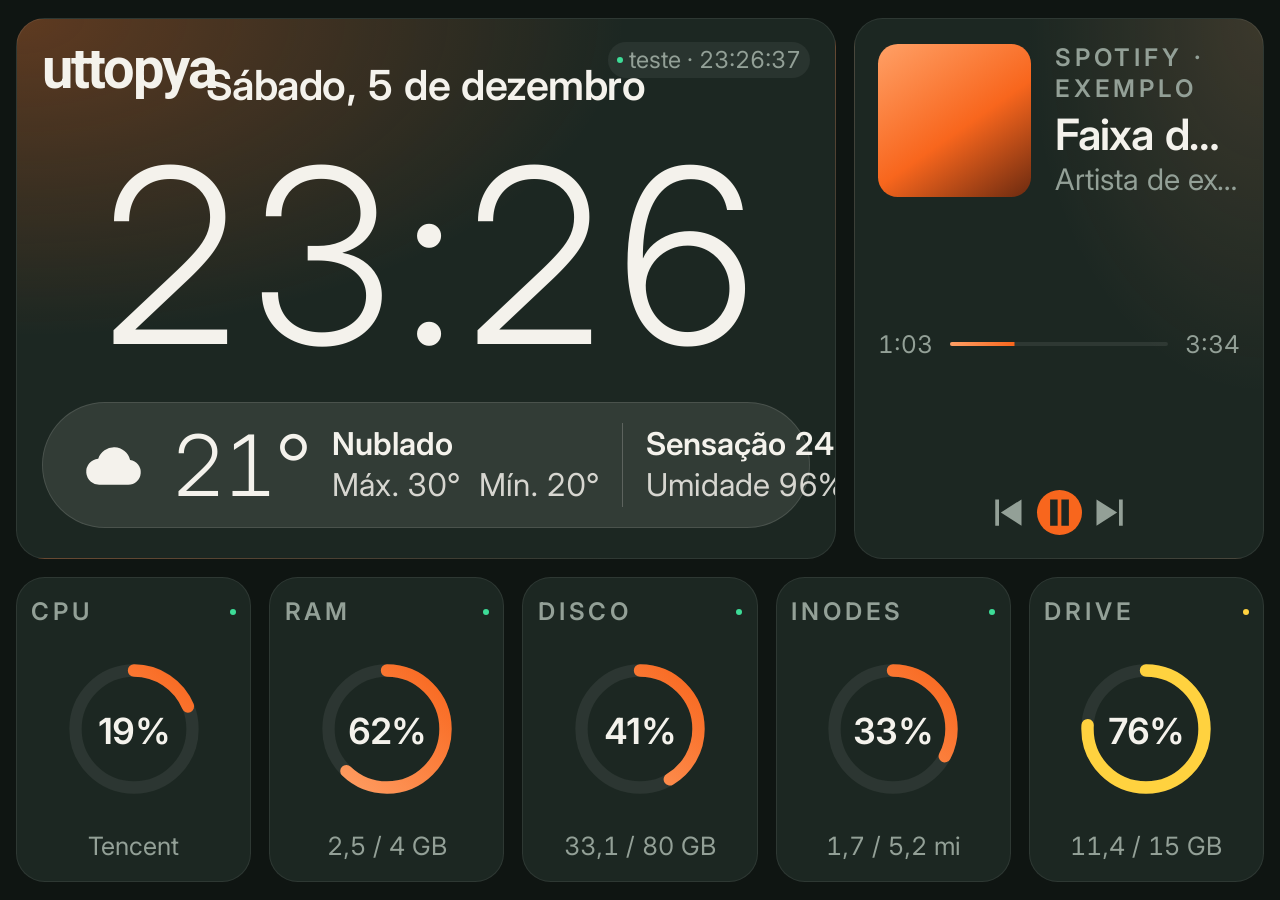
==== commit eccf1974: "painel-teste: card de hora e clima maior, mais próximo do Uttopya TV Hero mais largo e mais alto (8f" ====
--- a/painel-teste/index.html
+++ b/painel-teste/index.html
@@ -27,7 +27,7 @@
 button{font:inherit;color:inherit}
 .panel{
   height:100%; display:grid;
-  grid-template-columns:7fr 5fr; grid-template-rows:56fr 44fr;
+  grid-template-columns:8fr 4fr; grid-template-rows:64fr 36fr;
   gap:calc(var(--k)*2);
   padding-block:calc(var(--k)*2);
   padding-left:max(16px,env(safe-area-inset-left,0px));
@@ -46,7 +46,7 @@
 /* Hora e clima, no padrão do Uttopya TV */
 .now{
   display:flex; flex-direction:column; align-items:center; justify-content:center; text-align:center;
-  gap:calc(var(--k)*2); padding-top:calc(var(--k)*9);
+  gap:calc(var(--k)*2.6); padding-top:calc(var(--k)*4);
   background:radial-gradient(120% 95% at 0% 0%,rgba(248,102,29,.30),transparent 62%),var(--card);
 }
 .logo{
@@ -64,20 +64,21 @@
 .date{font-size:calc(var(--k)*4.6);font-weight:600;letter-spacing:-.01em}
 .clock{
   all:unset; cursor:pointer; display:block;
-  font-size:calc(var(--k)*16); font-weight:300; line-height:1; letter-spacing:-.02em;
+  font-size:calc(var(--k)*27); font-weight:300; line-height:1; letter-spacing:-.02em;
 }
 .clock:focus-visible{outline:2px solid var(--accent-hi);outline-offset:4px;border-radius:6px}
 .wx{
-  display:inline-flex; align-items:center; gap:calc(var(--k)*2);
-  max-width:100%; padding:calc(var(--k)*1.5) calc(var(--k)*3);
-  border-radius:999px; background:rgba(244,242,236,.08); border:1px solid var(--line);
-  text-align:left; font-size:max(10.5px,calc(var(--k)*2.9)); line-height:1.25;
-}
-.wxi{width:calc(var(--k)*5.4);height:calc(var(--k)*5.4);min-width:16px;min-height:16px;fill:currentColor;flex:none}
-.wxt{font-size:calc(var(--k)*7.4);font-weight:300;line-height:1;letter-spacing:-.03em}
+  display:inline-flex; align-items:center; gap:calc(var(--k)*2.6);
+  max-width:100%; padding:calc(var(--k)*2.2) calc(var(--k)*4.2);
+  border-radius:999px; background:rgba(244,242,236,.10); border:1px solid rgba(244,242,236,.12);
+  text-align:left; font-size:max(11px,calc(var(--k)*3.5)); line-height:1.3;
+}
+.wxi{width:calc(var(--k)*7.4);height:calc(var(--k)*7.4);min-width:18px;min-height:18px;fill:currentColor;flex:none}
+.wxt{font-size:calc(var(--k)*9.4);font-weight:300;line-height:1;letter-spacing:-.03em}
 .wxg{display:flex;flex-direction:column;white-space:nowrap}
 .wxg b{font-weight:600}
 .wxg span{display:flex;gap:.6em;opacity:.85}
+.wxg i{font-style:normal}
 .sep{width:1px;align-self:stretch;background:rgba(244,242,236,.22);flex:none}
 .hud{
   position:absolute; right:calc(var(--k)*2.8); top:calc(var(--k)*9);
@@ -94,7 +95,7 @@
 }
 .track{display:flex;gap:calc(var(--k)*2.6);align-items:center;min-width:0}
 .cover{
-  flex:none; width:calc(var(--k)*15); height:calc(var(--k)*15); border-radius:calc(var(--k)*2);
+  flex:none; width:calc(var(--k)*17); height:calc(var(--k)*17); border-radius:calc(var(--k)*2.2);
   background:linear-gradient(145deg,var(--accent-hi),var(--accent) 55%,#6b2a10);
 }
 .tinfo{min-width:0}
@@ -103,7 +104,7 @@
 .bar{display:flex;align-items:center;gap:calc(var(--k)*1.8);color:var(--muted);font-size:max(10px,calc(var(--k)*2.7))}
 .rail{flex:1;height:4px;border-radius:2px;background:rgba(255,255,255,.08);overflow:hidden}
 .fill{height:100%;width:100%;background:linear-gradient(90deg,var(--accent-hi),var(--accent));transform-origin:left center;transform:scaleX(0)}
-.ctl{display:flex;align-items:center;justify-content:space-between;gap:calc(var(--k)*1.6)}
+.ctl{display:flex;align-items:center;justify-content:center;gap:calc(var(--k)*1.6)}
 .btns{display:flex;align-items:center;gap:calc(var(--k)*.8)}
 .btn{all:unset;cursor:pointer;display:grid;place-items:center;min-width:44px;min-height:44px;border-radius:50%;color:var(--muted)}
 .btn:active{background:rgba(255,255,255,.08)}
@@ -111,8 +112,6 @@
 .btn svg{width:calc(var(--k)*5);height:calc(var(--k)*5);min-width:18px;min-height:18px;fill:currentColor}
 .btn.play{background:var(--accent);color:var(--on-accent)}
 .btn.play:active{background:var(--accent-hi)}
-.vol{display:flex;align-items:center;gap:6px;color:var(--muted);font-size:max(10px,calc(var(--k)*2.7));min-width:0}
-.vol input{width:calc(var(--k)*17);min-width:50px;accent-color:var(--accent-hi)}
 
 /* Anéis */
 .rings{grid-column:1/-1;display:grid;grid-template-columns:repeat(5,1fr);gap:calc(var(--k)*2);min-height:0}
@@ -193,9 +192,7 @@
         <button id="prev" class="btn" type="button" aria-label="Faixa anterior"><svg viewBox="0 0 24 24"><path d="M6 5h2v14H6zM20 5v14L9 12z"/></svg></button>
         <button id="play" class="btn play" type="button" aria-label="Pausar"><svg viewBox="0 0 24 24"><path id="playicon" d="M7 5h4v14H7zM13 5h4v14h-4z"/></svg></button>
         <button id="next" class="btn" type="button" aria-label="Próxima faixa"><svg viewBox="0 0 24 24"><path d="M16 5h2v14h-2zM4 5l11 7L4 19z"/></svg></button>
-      </div>
-      <label class="vol">Vol. <input id="vol" type="range" min="0" max="100" value="50"></label>
-    </div>
+      </div>    </div>
   </section>
 
   <section id="rings" class="rings" aria-label="Recursos do servidor e do Drive"></section>
@@ -286,7 +283,7 @@
   setRing('disk', pct(t.disk), nf.format(t.disk.used)+' / '+nf.format(t.disk.total)+' GB');
   setRing('inodes', pct(t.inodes), nf.format(t.inodes.used)+' / '+nf.format(t.inodes.total)+' mi');
   setRing('drive', pct(s.drive), nf.format(s.drive.used)+' / '+nf.format(s.drive.total)+' GB');
-  $('#stale').textContent = 'simulado · '+new Date(s.at).toLocaleTimeString('pt-BR');
+  $('#stale').textContent = 'teste · '+new Date(s.at).toLocaleTimeString('pt-BR');
 }
 function refresh(){
   if(document.hidden) return;
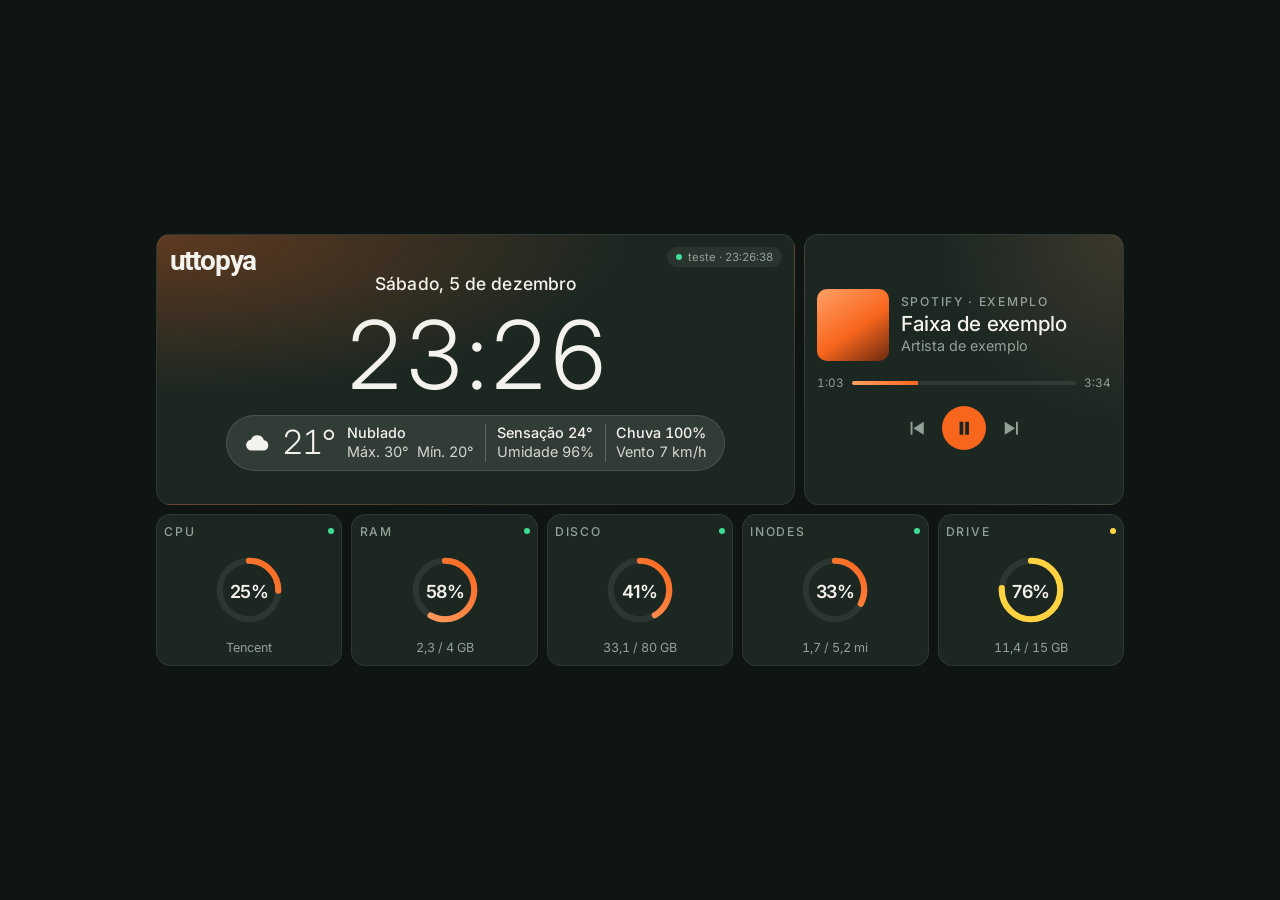
==== commit 337e8fa0: "painel-teste: palco com proporção fixa, relógio menor e fontes Inter + logotipo Roboto O layout agor" ====
--- a/painel-teste/index.html
+++ b/painel-teste/index.html
@@ -3,35 +3,40 @@
 <meta name="claude:viewport-fit-sides" content="cover">
 <link rel="stylesheet" href="https://fonts.googleapis.com/css2?family=Inter:wght@300..700&family=Roboto:wght@700&display=swap">
 <style>
-/* Conceito: painel de mesa Uttopya One, em paisagem (~800x360 CSS px).
-   Linha de cima: card de hora e clima no padrão do Uttopya TV (data, relógio, pílula de clima)
-   + música compacta. Linha de baixo: cinco anéis.
-   Identidade do One: laranja #f8661d (favicon) e verde-grafite #1c2722 (cor de texto do One).
-   Logotipo: "uttopya" em minúsculas, Roboto 700. Tudo em unidades --k (1% da altura da tela). */
+/* Conceito: painel de mesa Uttopya One. Um "palco" com a proporção do celular deitado (20:9)
+   escala tudo junto (--k = 1% da altura do palco), então o layout é igual no Redmi e no monitor.
+   Card de hora e clima no padrão do Uttopya TV; música compacta; cinco anéis embaixo.
+   Fontes: Inter em todo o texto; Roboto 700 só no logotipo. Cores: laranja #f8661d e grafite #1c2722. */
 :root{
   --bg:#0f1512; --card:#1c2722; --card-2:#26332c; --line:rgba(250,249,246,.08);
   --ink:#f4f2ec; --muted:#93a097;
   --accent:#f8661d; --accent-hi:#ffa066; --on-accent:#1c2722;
   --good:#3ddc97; --warn:#ffd23f; --bad:#ff4d6a;
-  --k:1vh;
   color-scheme:dark;
 }
 *{box-sizing:border-box}
 html,body{height:100%;margin:0}
 body{
   background:var(--bg); color:var(--ink);
-  font:400 calc(var(--k)*3.8)/1.25 Inter,system-ui,-apple-system,"Segoe UI",Roboto,sans-serif;
-  font-variant-numeric:tabular-nums; -webkit-font-smoothing:antialiased;
-  overflow:hidden; -webkit-tap-highlight-color:transparent;
+  display:grid; place-items:center; overflow:hidden;
+  -webkit-font-smoothing:antialiased; -webkit-tap-highlight-color:transparent;
 }
 button{font:inherit;color:inherit}
+.stage{
+  container-type:size;
+  width:min(100vw,calc(100vh*2.2222),1000px);
+  aspect-ratio:20/9;
+}
 .panel{
+  --k:1cqh;
   height:100%; display:grid;
   grid-template-columns:8fr 4fr; grid-template-rows:64fr 36fr;
   gap:calc(var(--k)*2);
   padding-block:calc(var(--k)*2);
   padding-left:max(16px,env(safe-area-inset-left,0px));
   padding-right:max(16px,env(safe-area-inset-right,0px));
+  font:400 calc(var(--k)*3.8)/1.25 Inter,system-ui,-apple-system,"Segoe UI",Roboto,sans-serif;
+  font-variant-numeric:tabular-nums;
 }
 .card{
   min-width:0; min-height:0; position:relative; overflow:hidden;
@@ -39,14 +44,14 @@
   border-radius:calc(var(--k)*3.2); padding:calc(var(--k)*2.8);
 }
 .eyebrow{
-  font-size:max(10px,calc(var(--k)*2.7)); font-weight:600;
-  letter-spacing:.16em; text-transform:uppercase; color:var(--muted);
+  font-size:max(10px,calc(var(--k)*2.7)); font-weight:500;
+  letter-spacing:.14em; text-transform:uppercase; color:var(--muted);
 }
 
 /* Hora e clima, no padrão do Uttopya TV */
 .now{
   display:flex; flex-direction:column; align-items:center; justify-content:center; text-align:center;
-  gap:calc(var(--k)*2.6); padding-top:calc(var(--k)*4);
+  gap:calc(var(--k)*2.8); padding-top:calc(var(--k)*4);
   background:radial-gradient(120% 95% at 0% 0%,rgba(248,102,29,.30),transparent 62%),var(--card);
 }
 .logo{
@@ -58,25 +63,25 @@
   position:absolute; right:calc(var(--k)*2.8); top:calc(var(--k)*2.6);
   display:inline-flex;align-items:center;gap:6px;white-space:nowrap;
   padding:3px 9px;border-radius:99px;background:rgba(255,255,255,.06);
-  color:var(--muted);font-size:max(10px,calc(var(--k)*2.6));
+  color:var(--muted);font-size:max(10px,calc(var(--k)*2.5));
 }
 .dot{width:6px;height:6px;border-radius:50%;background:var(--good);display:block;flex:none}
-.date{font-size:calc(var(--k)*4.6);font-weight:600;letter-spacing:-.01em}
+.date{font-size:calc(var(--k)*3.9);font-weight:500;letter-spacing:.005em}
 .clock{
   all:unset; cursor:pointer; display:block;
-  font-size:calc(var(--k)*27); font-weight:300; line-height:1; letter-spacing:-.02em;
+  font-size:calc(var(--k)*21); font-weight:300; line-height:1; letter-spacing:-.01em;
 }
 .clock:focus-visible{outline:2px solid var(--accent-hi);outline-offset:4px;border-radius:6px}
 .wx{
-  display:inline-flex; align-items:center; gap:calc(var(--k)*2.6);
-  max-width:100%; padding:calc(var(--k)*2.2) calc(var(--k)*4.2);
+  display:inline-flex; align-items:center; gap:calc(var(--k)*2.4);
+  max-width:100%; padding:calc(var(--k)*1.8) calc(var(--k)*3.8);
   border-radius:999px; background:rgba(244,242,236,.10); border:1px solid rgba(244,242,236,.12);
-  text-align:left; font-size:max(11px,calc(var(--k)*3.5)); line-height:1.3;
-}
-.wxi{width:calc(var(--k)*7.4);height:calc(var(--k)*7.4);min-width:18px;min-height:18px;fill:currentColor;flex:none}
-.wxt{font-size:calc(var(--k)*9.4);font-weight:300;line-height:1;letter-spacing:-.03em}
+  text-align:left; font-size:max(11px,calc(var(--k)*3.2)); line-height:1.3;
+}
+.wxi{width:calc(var(--k)*6);height:calc(var(--k)*6);min-width:18px;min-height:18px;fill:currentColor;flex:none}
+.wxt{font-size:calc(var(--k)*7.4);font-weight:300;line-height:1;letter-spacing:-.02em}
 .wxg{display:flex;flex-direction:column;white-space:nowrap}
-.wxg b{font-weight:600}
+.wxg b{font-weight:500}
 .wxg span{display:flex;gap:.6em;opacity:.85}
 .wxg i{font-style:normal}
 .sep{width:1px;align-self:stretch;background:rgba(244,242,236,.22);flex:none}
@@ -84,24 +89,24 @@
   position:absolute; right:calc(var(--k)*2.8); top:calc(var(--k)*9);
   background:var(--card-2); border:1px solid var(--line); border-radius:8px;
   padding:3px 8px; white-space:pre; text-align:right;
-  font:500 max(10px,calc(var(--k)*2.7))/1.3 ui-monospace,Menlo,monospace; color:var(--accent-hi);
+  font:500 max(10px,calc(var(--k)*2.6))/1.3 ui-monospace,Menlo,monospace; color:var(--accent-hi);
 }
 
 /* Música (compacta) */
 .music{
-  display:flex;flex-direction:column;justify-content:space-between;
+  display:flex;flex-direction:column;justify-content:center;gap:calc(var(--k)*3.4);
   padding:calc(var(--k)*2.6);
   background:radial-gradient(100% 120% at 100% 0%,rgba(255,160,102,.14),transparent 58%),var(--card);
 }
 .track{display:flex;gap:calc(var(--k)*2.6);align-items:center;min-width:0}
 .cover{
-  flex:none; width:calc(var(--k)*17); height:calc(var(--k)*17); border-radius:calc(var(--k)*2.2);
+  flex:none; width:calc(var(--k)*16); height:calc(var(--k)*16); border-radius:calc(var(--k)*2.2);
   background:linear-gradient(145deg,var(--accent-hi),var(--accent) 55%,#6b2a10);
 }
 .tinfo{min-width:0}
-.ttitle{font-size:calc(var(--k)*4.8);font-weight:600;letter-spacing:-.02em;white-space:nowrap;overflow:hidden;text-overflow:ellipsis;margin-top:calc(var(--k)*.4)}
-.tartist{color:var(--muted);white-space:nowrap;overflow:hidden;text-overflow:ellipsis;font-size:max(11px,calc(var(--k)*3.3))}
-.bar{display:flex;align-items:center;gap:calc(var(--k)*1.8);color:var(--muted);font-size:max(10px,calc(var(--k)*2.7))}
+.ttitle{font-size:calc(var(--k)*4.6);font-weight:500;white-space:nowrap;overflow:hidden;text-overflow:ellipsis;margin-top:calc(var(--k)*.4)}
+.tartist{color:var(--muted);white-space:nowrap;overflow:hidden;text-overflow:ellipsis;font-size:max(11px,calc(var(--k)*3.2))}
+.bar{display:flex;align-items:center;gap:calc(var(--k)*1.8);color:var(--muted);font-size:max(10px,calc(var(--k)*2.6))}
 .rail{flex:1;height:4px;border-radius:2px;background:rgba(255,255,255,.08);overflow:hidden}
 .fill{height:100%;width:100%;background:linear-gradient(90deg,var(--accent-hi),var(--accent));transform-origin:left center;transform:scaleX(0)}
 .ctl{display:flex;align-items:center;justify-content:center;gap:calc(var(--k)*1.6)}
@@ -136,14 +141,13 @@
 .rd{color:var(--muted);font-size:max(10px,calc(var(--k)*2.8));white-space:nowrap;overflow:hidden;text-overflow:ellipsis;max-width:100%}
 
 @media (orientation:portrait){
-  :root{--k:.62vw}
   html,body{height:auto}
-  body{overflow-x:hidden;overflow-y:auto}
-  .panel{height:auto;grid-template-columns:1fr;grid-template-rows:none}
+  body{display:block;overflow-x:hidden;overflow-y:auto}
+  .stage{width:100%;aspect-ratio:auto;container-type:inline-size}
+  .panel{--k:.62cqw;height:auto;grid-template-columns:1fr;grid-template-rows:none}
   .now{padding-top:calc(var(--k)*16);gap:calc(var(--k)*3)}
   .wx{flex-wrap:wrap;justify-content:center;border-radius:calc(var(--k)*6);row-gap:calc(var(--k)*2)}
   .sep{display:none}
-  .music{gap:calc(var(--k)*3)}
   .rings{grid-template-columns:repeat(2,1fr)}
   .ring{gap:calc(var(--k)*2);padding-block:calc(var(--k)*3)}
   .ring:last-child{grid-column:1/-1}
@@ -159,6 +163,7 @@
   </defs>
 </svg>
 
+<div class="stage">
 <main class="panel">
   <section class="card now">
     <span class="logo" role="img" aria-label="Uttopya">uttopya</span>
@@ -192,11 +197,13 @@
         <button id="prev" class="btn" type="button" aria-label="Faixa anterior"><svg viewBox="0 0 24 24"><path d="M6 5h2v14H6zM20 5v14L9 12z"/></svg></button>
         <button id="play" class="btn play" type="button" aria-label="Pausar"><svg viewBox="0 0 24 24"><path id="playicon" d="M7 5h4v14H7zM13 5h4v14h-4z"/></svg></button>
         <button id="next" class="btn" type="button" aria-label="Próxima faixa"><svg viewBox="0 0 24 24"><path d="M16 5h2v14h-2zM4 5l11 7L4 19z"/></svg></button>
-      </div>    </div>
+      </div>
+    </div>
   </section>
 
   <section id="rings" class="rings" aria-label="Recursos do servidor e do Drive"></section>
 </main>
+</div>
 
 <script>
 (function(){
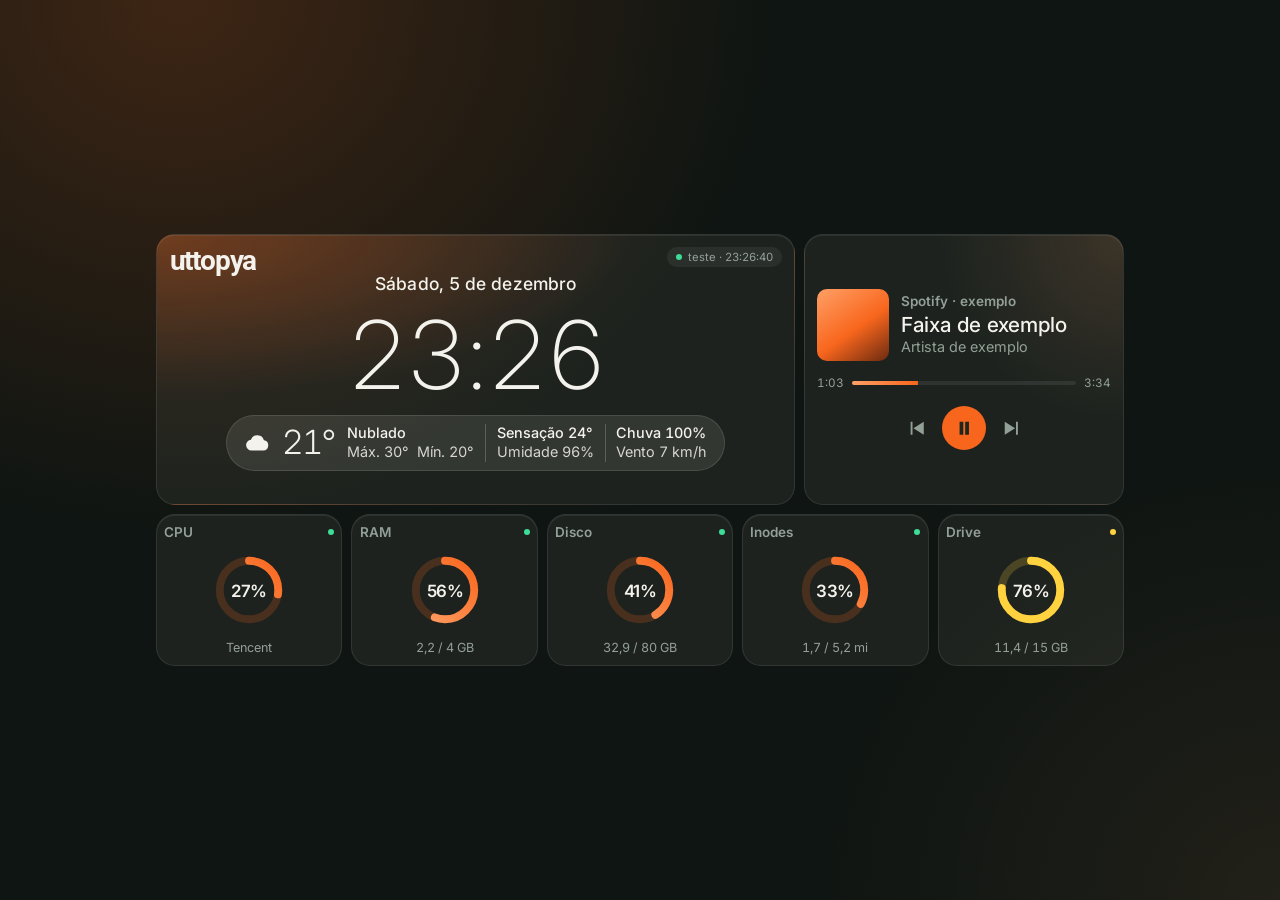
==== commit a66b0782: "painel-teste: acabamento inspirado em produtos Apple e San Francisco com fallback Inter Fonte do sis" ====
--- a/painel-teste/index.html
+++ b/painel-teste/index.html
@@ -1,14 +1,16 @@
 <!doctype html><html lang="pt-BR"><meta charset="utf-8"><meta name="viewport" content="width=device-width,initial-scale=1,viewport-fit=cover"><style>:root{padding-block:env(safe-area-inset-top,0px) env(safe-area-inset-bottom,0px)}</style>
 <title>Painel Uttopya</title>
 <meta name="claude:viewport-fit-sides" content="cover">
-<link rel="stylesheet" href="https://fonts.googleapis.com/css2?family=Inter:wght@300..700&family=Roboto:wght@700&display=swap">
+<link rel="stylesheet" href="https://fonts.googleapis.com/css2?family=Inter:wght@200..700&family=Roboto:wght@700&display=swap">
 <style>
 /* Conceito: painel de mesa Uttopya One. Um "palco" com a proporção do celular deitado (20:9)
    escala tudo junto (--k = 1% da altura do palco), então o layout é igual no Redmi e no monitor.
    Card de hora e clima no padrão do Uttopya TV; música compacta; cinco anéis embaixo.
-   Fontes: Inter em todo o texto; Roboto 700 só no logotipo. Cores: laranja #f8661d e grafite #1c2722. */
+   Fontes: San Francisco quando o aparelho for Apple (-apple-system), Inter como alternativa no Android;
+   Roboto 700 só no logotipo. Visual de referência Apple: cards translúcidos sem blur, cantos grandes,
+   relógio ultrafino, anéis grossos no estilo Atividade. Cores: laranja #f8661d e grafite #1c2722. */
 :root{
-  --bg:#0f1512; --card:#1c2722; --card-2:#26332c; --line:rgba(250,249,246,.08);
+  --bg:#0f1512; --card:rgba(244,242,236,.06); --card-2:#26332c; --line:rgba(250,249,246,.09);
   --ink:#f4f2ec; --muted:#93a097;
   --accent:#f8661d; --accent-hi:#ffa066; --on-accent:#1c2722;
   --good:#3ddc97; --warn:#ffd23f; --bad:#ff4d6a;
@@ -17,7 +19,8 @@
 *{box-sizing:border-box}
 html,body{height:100%;margin:0}
 body{
-  background:var(--bg); color:var(--ink);
+  background:radial-gradient(75% 95% at 14% 0%,rgba(248,102,29,.20),transparent 62%),radial-gradient(60% 80% at 100% 100%,rgba(255,160,102,.08),transparent 60%),var(--bg);
+  color:var(--ink);
   display:grid; place-items:center; overflow:hidden;
   -webkit-font-smoothing:antialiased; -webkit-tap-highlight-color:transparent;
 }
@@ -35,17 +38,16 @@
   padding-block:calc(var(--k)*2);
   padding-left:max(16px,env(safe-area-inset-left,0px));
   padding-right:max(16px,env(safe-area-inset-right,0px));
-  font:400 calc(var(--k)*3.8)/1.25 Inter,system-ui,-apple-system,"Segoe UI",Roboto,sans-serif;
+  font:400 calc(var(--k)*3.8)/1.25 -apple-system,BlinkMacSystemFont,"SF Pro Text",Inter,system-ui,"Segoe UI",Roboto,sans-serif;
   font-variant-numeric:tabular-nums;
 }
 .card{
   min-width:0; min-height:0; position:relative; overflow:hidden;
-  background:var(--card); border:1px solid var(--line);
-  border-radius:calc(var(--k)*3.2); padding:calc(var(--k)*2.8);
+  background:var(--card); border:1px solid var(--line); box-shadow:inset 0 1px 0 rgba(255,255,255,.07);
+  border-radius:calc(var(--k)*4.2); padding:calc(var(--k)*2.8);
 }
 .eyebrow{
-  font-size:max(10px,calc(var(--k)*2.7)); font-weight:500;
-  letter-spacing:.14em; text-transform:uppercase; color:var(--muted);
+  font-size:max(11px,calc(var(--k)*3)); font-weight:600; color:var(--muted);
 }
 
 /* Hora e clima, no padrão do Uttopya TV */
@@ -69,7 +71,7 @@
 .date{font-size:calc(var(--k)*3.9);font-weight:500;letter-spacing:.005em}
 .clock{
   all:unset; cursor:pointer; display:block;
-  font-size:calc(var(--k)*21); font-weight:300; line-height:1; letter-spacing:-.01em;
+  font-size:calc(var(--k)*21); font-weight:200; line-height:1; letter-spacing:-.025em;
 }
 .clock:focus-visible{outline:2px solid var(--accent-hi);outline-offset:4px;border-radius:6px}
 .wx{
@@ -122,22 +124,24 @@
 .rings{grid-column:1/-1;display:grid;grid-template-columns:repeat(5,1fr);gap:calc(var(--k)*2);min-height:0}
 .ring{
   min-width:0;min-height:0;display:flex;flex-direction:column;align-items:center;justify-content:space-between;
-  background:var(--card);border:1px solid var(--line);border-radius:calc(var(--k)*3.2);
+  background:var(--card);border:1px solid var(--line);box-shadow:inset 0 1px 0 rgba(255,255,255,.07);border-radius:calc(var(--k)*4.2);
   padding:calc(var(--k)*2) calc(var(--k)*1.6);
 }
 .rh{display:flex;align-items:center;justify-content:space-between;width:100%;gap:6px}
 .ring.warn .dot{background:var(--warn)}
 .ring.hot .dot{background:var(--bad)}
 .ring svg{height:calc(var(--k)*16);width:auto;max-width:100%}
-.ring .trk{fill:none;stroke:rgba(255,255,255,.07);stroke-width:5.5}
+.ring .trk{fill:none;stroke:rgba(248,102,29,.2);stroke-width:7}
+.ring.warn .trk{stroke:rgba(255,210,63,.2)}
+.ring.hot .trk{stroke:rgba(255,77,106,.2)}
 .ring .val{
-  fill:none;stroke:url(#g);stroke-width:5.5;stroke-linecap:round;
+  fill:none;stroke:url(#g);stroke-width:7;stroke-linecap:round;
   transform:rotate(-90deg);transform-origin:32px 32px;
   transition:stroke-dashoffset .6s ease;
 }
 .ring.warn .val{stroke:var(--warn)}
 .ring.hot .val{stroke:var(--bad)}
-.ring text{fill:var(--ink);font:600 16px Inter,system-ui,sans-serif;letter-spacing:-.02em}
+.ring text{fill:var(--ink);font:600 15px -apple-system,BlinkMacSystemFont,"SF Pro Text",Inter,system-ui,sans-serif;letter-spacing:-.02em}
 .rd{color:var(--muted);font-size:max(10px,calc(var(--k)*2.8));white-space:nowrap;overflow:hidden;text-overflow:ellipsis;max-width:100%}
 
 @media (orientation:portrait){
